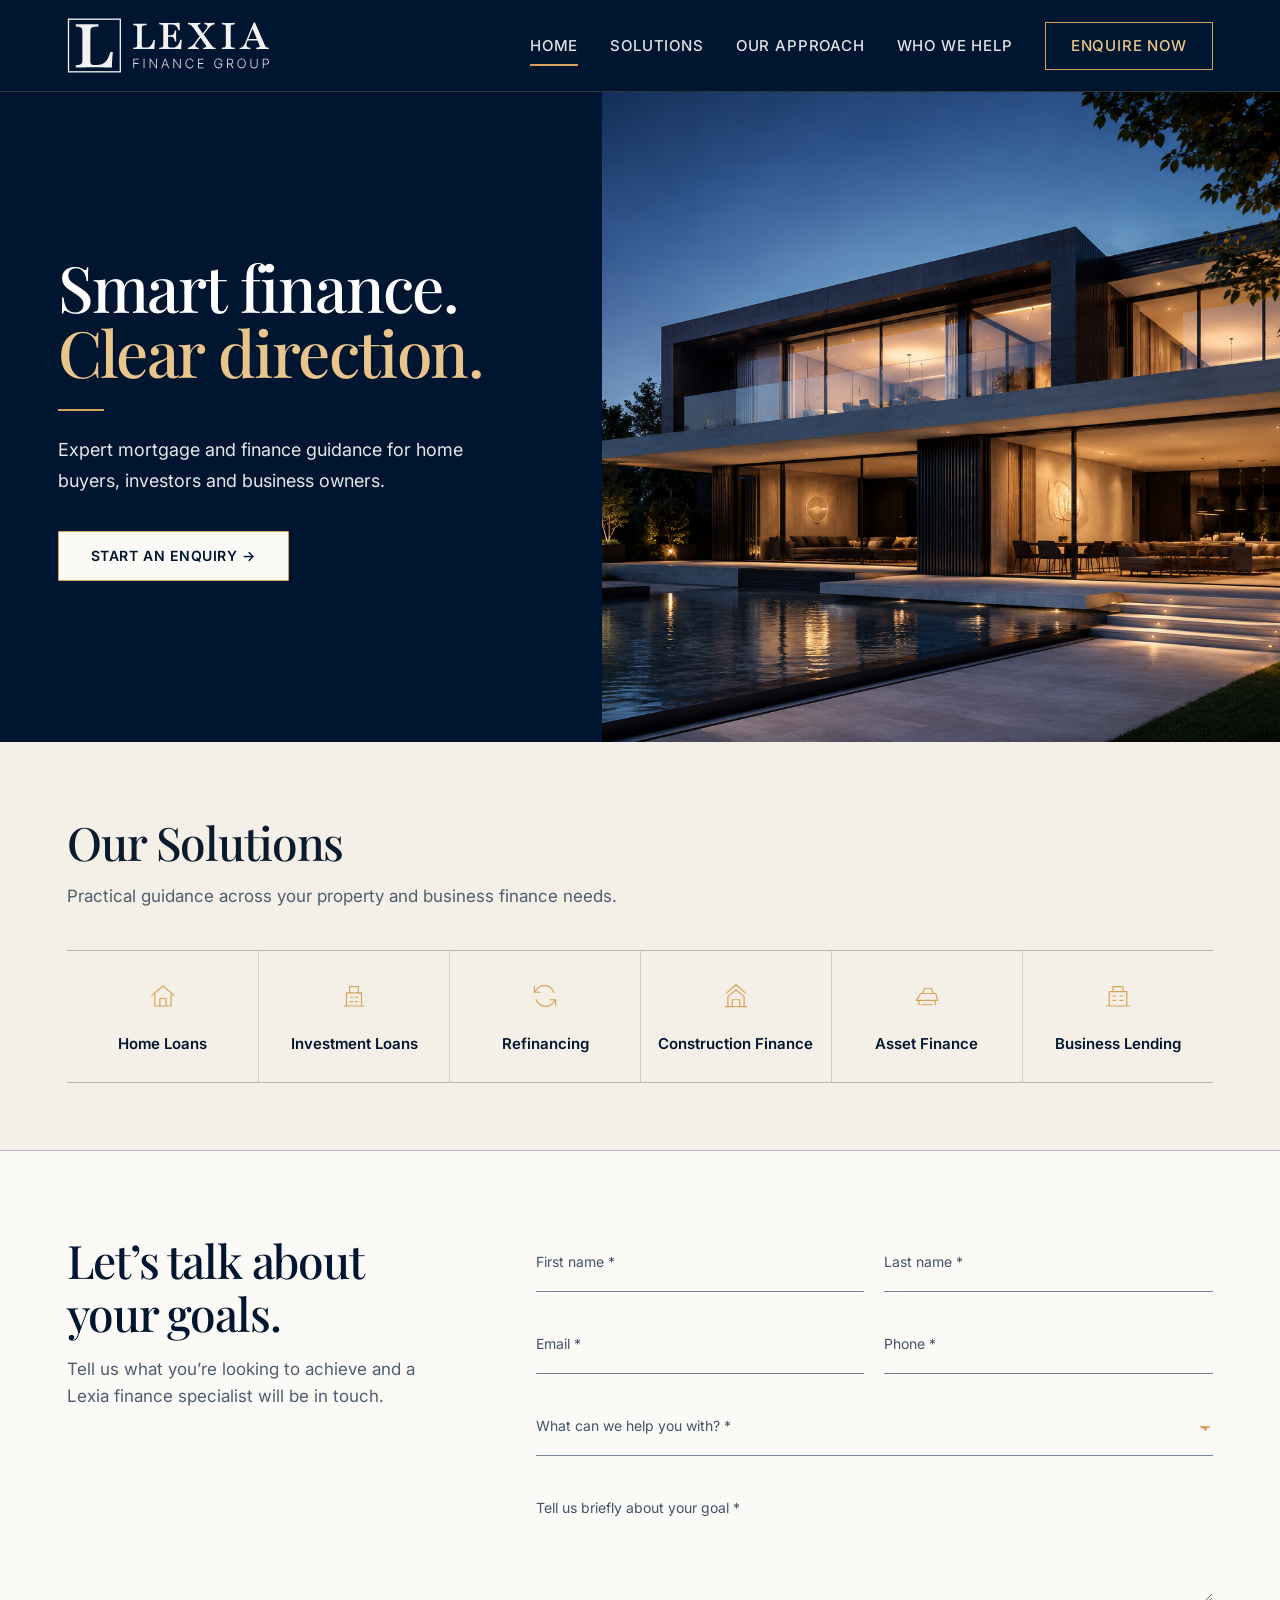
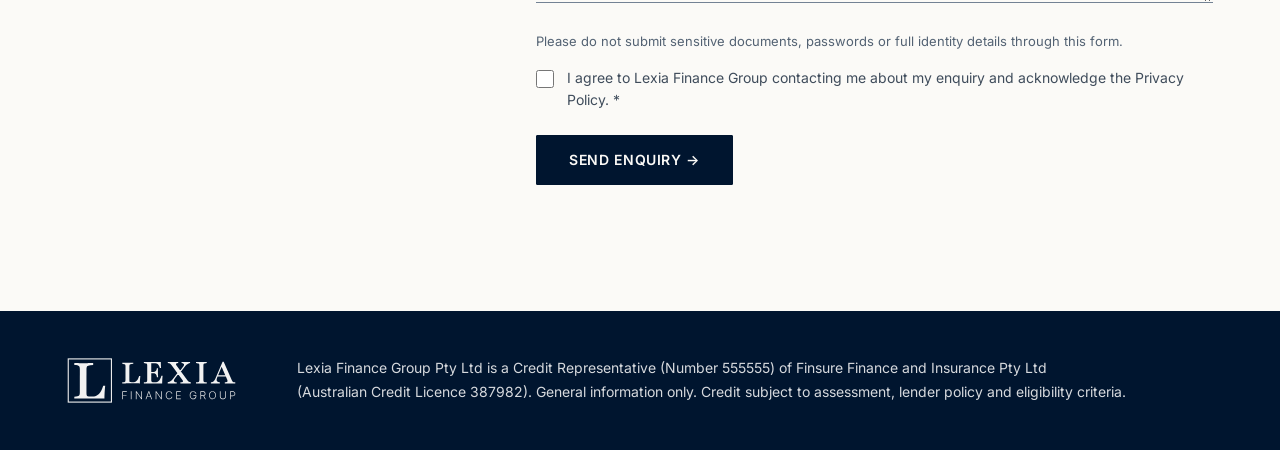
==== index.html @ 494d3aec "Convert landing page to multi-page site" ====
<!doctype html>
<html lang="en-AU">
  <head>
    <meta charset="utf-8">
    <meta name="viewport" content="width=device-width, initial-scale=1">
    <meta name="description" content="Mortgage and finance guidance for home buyers, investors and business owners from Lexia Finance Group.">
    <title>Home | Lexia Finance Group</title>
    <link rel="icon" type="image/svg+xml" href="assets/favicon.svg">
    <link rel="icon" type="image/png" sizes="96x96" href="assets/favicon-96x96.png">
    <link rel="shortcut icon" href="assets/favicon.ico">
    <link rel="apple-touch-icon" sizes="180x180" href="assets/apple-touch-icon.png">
    <link rel="preconnect" href="https://fonts.googleapis.com">
    <link rel="preconnect" href="https://fonts.gstatic.com" crossorigin>
    <link href="https://fonts.googleapis.com/css2?family=Inter:wght@400;500;600&amp;family=Playfair+Display:wght@500&amp;display=swap" rel="stylesheet">
    <link rel="stylesheet" href="styles.css">
    <script src="script.js" defer></script>
  </head>
  <body>
    <a class="skip-link" href="#main-content">Skip to main content</a>
    <header class="site-header">
      <div class="header-inner page-width">
        <a class="brand" href="index.html" aria-label="Lexia Finance Group home">
          <img src="assets/lexia-logo.svg" alt="Lexia Finance Group" width="214" height="60">
        </a>
        <nav class="desktop-nav" aria-label="Primary navigation">
          <a href="index.html" aria-current="page">HOME</a><a href="solutions.html">SOLUTIONS</a><a href="our-approach.html">OUR APPROACH</a><a href="who-we-help.html">WHO WE HELP</a>
          <a class="nav-cta" href="#enquire">ENQUIRE NOW</a>
        </nav>
        <a class="mobile-cta" href="#enquire">ENQUIRE NOW</a>
        <button class="menu-toggle" type="button" aria-expanded="false" aria-controls="mobile-menu" aria-label="Open navigation menu">
          <span></span><span></span><span></span>
        </button>
      </div>
      <nav class="mobile-nav" id="mobile-menu" aria-label="Mobile navigation" hidden>
        <a href="index.html" aria-current="page">HOME</a><a href="solutions.html">SOLUTIONS</a><a href="our-approach.html">OUR APPROACH</a><a href="who-we-help.html">WHO WE HELP</a><a class="mobile-nav-cta" href="#enquire">ENQUIRE NOW</a>
      </nav>
    </header>

    <main id="main-content">
      <section class="hero" aria-labelledby="hero-title">
        <div class="hero-copy">
          <div class="hero-copy-inner">
            <h1 id="hero-title">Smart finance.<br><span>Clear direction.</span></h1>
            <span class="gold-rule" aria-hidden="true"></span>
            <p class="hero-intro">Expert mortgage and finance guidance for home buyers, investors and business owners.</p>
            <a class="button button-on-navy" href="#enquire">START AN ENQUIRY →</a>
          </div>
        </div>
        <div class="hero-image">
          <img src="assets/lexia-house.png" alt="Contemporary Australian home" width="1600" height="1067" fetchpriority="high">
        </div>
      </section>

      <section class="solutions section page-width" aria-labelledby="solutions-title">
        <div class="section-heading">
          <h2 id="solutions-title">Our Solutions</h2>
          <p>Practical guidance across your property and business finance needs.</p>
        </div>
        <ul class="solution-grid">
          <li class="solution-item"><svg aria-hidden="true" viewBox="0 0 48 48"><path d="M6 23 24 8l18 15M11 21v19h26V21M19 40V28h10v12"/></svg><h3>Home Loans</h3></li>
          <li class="solution-item"><svg aria-hidden="true" viewBox="0 0 48 48"><path d="M8 40h32M12 40V19h24v21M17 19V9h14v10M18 26h4m4 0h4m-12 7h4m4 0h4"/></svg><h3>Investment Loans</h3></li>
          <li class="solution-item"><svg aria-hidden="true" viewBox="0 0 48 48"><path d="M38 18a16 16 0 0 0-27-5l-4 5m0 0h9m-9 0V9M10 30a16 16 0 0 0 27 5l4-5m0 0h-9m9 0v9"/></svg><h3>Refinancing</h3></li>
          <li class="solution-item"><svg aria-hidden="true" viewBox="0 0 48 48"><path d="M7 41h34M11 41V25l13-11 13 11v16M18 41V30h12v11M9 19 24 6l15 13"/></svg><h3>Construction Finance</h3></li>
          <li class="solution-item"><svg aria-hidden="true" viewBox="0 0 48 48"><path d="M7 31h34l-3-11H14L7 31Zm4 0v7m26-7v7M15 38h18M17 20l3-8h11l3 8"/></svg><h3>Asset Finance</h3></li>
          <li class="solution-item"><svg aria-hidden="true" viewBox="0 0 48 48"><path d="M6 40h36M10 40V17h28v23M16 17V9h16v8M16 24h5m6 0h5m-16 7h5m6 0h5"/></svg><h3>Business Lending</h3></li>
        </ul>
      </section>

      <section class="enquiry section" id="enquire" aria-labelledby="form-title">
        <div class="enquiry-layout page-width">
          <div class="enquiry-intro">
            <h2 id="form-title">Let’s talk about your goals.</h2>
            <p>Tell us what you’re looking to achieve and a Lexia finance specialist will be in touch.</p>
          </div>
          <div id="form-content">
            <form id="enquiry-form" novalidate>
              <div class="form-grid">
                <div class="field floating-field"><input id="first-name" name="firstName" type="text" autocomplete="given-name" placeholder=" " required><label for="first-name">First name <span aria-hidden="true">*</span></label><span class="error" id="first-name-error"></span></div>
                <div class="field floating-field"><input id="last-name" name="lastName" type="text" autocomplete="family-name" placeholder=" " required><label for="last-name">Last name <span aria-hidden="true">*</span></label><span class="error" id="last-name-error"></span></div>
                <div class="field floating-field"><input id="email" name="email" type="email" autocomplete="email" inputmode="email" placeholder=" " required><label for="email">Email <span aria-hidden="true">*</span></label><span class="error" id="email-error"></span></div>
                <div class="field floating-field"><input id="phone" name="phone" type="tel" autocomplete="tel" inputmode="tel" pattern="[0-9+() .-]{8,20}" placeholder=" " required><label for="phone">Phone <span aria-hidden="true">*</span></label><span class="error" id="phone-error"></span></div>
                <div class="field field-wide select-field"><select id="service" name="service" required><option value="" selected disabled></option><option>Home loan</option><option>Refinancing</option><option>Investment loan</option><option>Construction finance</option><option>Asset finance</option><option>Business lending</option><option>Something else</option></select><label for="service">What can we help you with? <span aria-hidden="true">*</span></label><span class="error" id="service-error"></span></div>
                <div class="field field-wide floating-field"><textarea id="goal" name="goal" rows="4" minlength="10" placeholder=" " required aria-describedby="goal-note goal-error"></textarea><label for="goal">Tell us briefly about your goal <span aria-hidden="true">*</span></label><span class="error" id="goal-error"></span></div>
              </div>
              <p class="form-note" id="goal-note">Please do not submit sensitive documents, passwords or full identity details through this form.</p>
              <div class="consent field">
                <input id="privacy" name="privacy" type="checkbox" required>
                <label for="privacy">I agree to Lexia Finance Group contacting me about my enquiry and acknowledge the Privacy Policy. <span aria-hidden="true">*</span></label>
                <span class="error" id="privacy-error"></span>
                <!-- TODO: Link “Privacy Policy” when the stakeholder supplies the approved privacy page URL. -->
              </div>
              <button class="button button-on-light submit-button" type="submit">SEND ENQUIRY →</button>
              <div class="form-status" id="form-status" role="status" aria-live="polite" tabindex="-1"></div>
              <!-- TODO: Configure the approved CRM or secure form endpoint before launch. No submission endpoint or recipient is embedded in this public preview. -->
            </form>
          </div>
        </div>
      </section>


    </main>

    <footer class="compliance-footer">
      <div class="footer-inner page-width"><img src="assets/lexia-logo.svg" alt="Lexia Finance Group" width="180" height="51"><p>Lexia Finance Group Pty Ltd is a Credit Representative (Number 555555) of Finsure Finance and Insurance Pty Ltd<br>(Australian Credit Licence 387982). General information only. Credit subject to assessment, lender policy and eligibility criteria.</p></div>
      <!-- TODO: Replace the representative number and legal copy with final stakeholder-approved compliance wording before launch. -->
    </footer>
  </body>
</html>
---- styles.css ----
:root{--navy-950:#00152f;--navy-900:#061d37;--navy-700:#173551;--gold-500:#d7a35a;--gold-300:#e9c58c;--white:#fff;--warm-white:#f7f5f1;--ink:#0b1b2e;--muted:#5c6673;--border:#ccd4dd;--error:#efb6b6;--display:"Playfair Display",Georgia,serif;--sans:"Inter",Arial,sans-serif;--page-width:1440px;--page-gutter:clamp(24px,5.25vw,76px);--header-height:92px}
*,*::before,*::after{box-sizing:border-box}html{scroll-behavior:smooth;scroll-padding-top:var(--header-height);overflow-x:hidden}body{min-width:0;margin:0;overflow-x:hidden;color:var(--ink);background:var(--warm-white);font:400 16px/1.6 var(--sans)}body.menu-open{overflow:hidden}img{display:block;max-width:100%}a{color:inherit}.page-width{width:min(100%,var(--page-width));margin-inline:auto;padding-inline:var(--page-gutter)}.skip-link{position:fixed;z-index:100;top:8px;left:8px;transform:translateY(-150%);padding:10px 16px;color:var(--navy-950);background:var(--gold-300)}.skip-link:focus{transform:none}.site-header{position:sticky;z-index:20;top:0;height:var(--header-height);color:var(--white);background:var(--navy-950);border-bottom:1px solid rgba(215,163,90,.22)}.header-inner{height:100%;display:flex;align-items:center}.brand{flex:0 0 auto}.brand img{width:204px;height:auto}.desktop-nav{margin-left:auto;display:flex;align-items:center;gap:clamp(22px,2.5vw,40px)}.desktop-nav a{position:relative;padding-block:12px;color:rgba(255,255,255,.88);font-size:15px;font-weight:500;letter-spacing:.055em;text-decoration:none}.desktop-nav a:not(.nav-cta)::after{content:"";position:absolute;right:0;bottom:4px;left:0;height:2px;transform:scaleX(0);background:var(--gold-500);transition:transform .2s}.desktop-nav a:not(.nav-cta):hover::after,.desktop-nav a:not(.nav-cta):focus-visible::after,.desktop-nav a[aria-current="page"]::after{transform:scaleX(1)}.nav-cta,.mobile-cta{min-height:44px;display:inline-flex;align-items:center;justify-content:center;border:1px solid var(--gold-500);color:var(--gold-300)!important;background:transparent;transition:color .2s,background-color .2s}.nav-cta{padding:11px 25px!important}.nav-cta:hover,.nav-cta:focus-visible,.mobile-cta:hover,.mobile-cta:focus-visible{color:var(--navy-950)!important;background:var(--gold-300)}.mobile-cta,.menu-toggle,.mobile-nav{display:none}.site-header a:focus-visible,.menu-toggle:focus-visible,.button:focus-visible{outline:3px solid var(--gold-500);outline-offset:4px}.hero{display:grid;grid-template-columns:47% 53%;min-height:650px;color:var(--white);background:var(--navy-950)}.hero-copy{display:grid;align-items:center}.hero-copy-inner{width:min(100%,680px);margin-left:auto;padding:68px clamp(32px,4.5vw,65px)}.hero h1,.section h2{font-family:var(--display);font-weight:500;letter-spacing:-.025em}.hero h1{margin:0;font-size:clamp(52px,5vw,72px);line-height:1.03}.hero h1 span{color:var(--gold-300)}.gold-rule{display:block;width:46px;height:2px;margin:24px 0;background:var(--gold-500)}.hero-intro{max-width:470px;margin:0;color:rgba(255,255,255,.88);font-size:18px;line-height:1.7}.button{display:inline-flex;min-height:50px;align-items:center;justify-content:center;gap:13px;border:1px solid var(--gold-500);border-radius:1px;padding:14px 28px;font:600 14px/1 var(--sans);letter-spacing:.045em;text-decoration:none;cursor:pointer;transition:color .2s,background-color .2s,border-color .2s,transform .12s}.button::after{content:"→";color:var(--gold-500);font-size:17px;font-weight:400;line-height:0;transition:transform .2s}.button:hover::after,.button:focus-visible::after{transform:translateX(3px)}.button:active{transform:translateY(1px)}.button-on-navy{margin-top:34px;color:var(--navy-950);background:var(--warm-white)}.button-on-navy:hover,.button-on-navy:focus-visible{background:var(--white);border-color:var(--gold-300)}.button-on-light{color:var(--warm-white);background:var(--navy-950)}.button-on-light:hover,.button-on-light:focus-visible{border-color:var(--gold-300);background:var(--navy-700)}.hero-image{min-width:0;overflow:hidden}.hero-image img{width:100%;height:100%;object-fit:cover;object-position:55% center}.section{padding-block:clamp(66px,6.6vw,96px)}.section-heading{max-width:660px;margin-bottom:44px}.section-heading h2,.approach h2,.enquiry h2{margin:0;font-size:clamp(38px,4vw,54px);line-height:1.15}.section-heading>p:last-child{margin:18px 0 0;color:var(--muted)}.solutions{background:var(--warm-white)}.solution-grid{display:grid;grid-template-columns:repeat(6,1fr);margin:0;padding:0;border-top:1px solid rgba(0,21,47,.18);border-bottom:1px solid rgba(0,21,47,.18);list-style:none}.solution-item{min-width:0;padding:31px 20px 28px;text-align:center}.solution-item+.solution-item{border-left:1px solid rgba(0,21,47,.13)}.solution-item svg{width:54px;height:54px;margin:0 auto 20px;fill:none;stroke:#bd7f30;stroke-linecap:round;stroke-linejoin:round;stroke-width:1.65}.solution-item h3{margin:0;color:var(--navy-950);font-size:14px;font-weight:600;line-height:1.4}.approach{color:var(--navy-950);background:var(--white)}.approach-inner{display:grid;grid-template-columns:minmax(0,.85fr) minmax(480px,1.15fr);gap:clamp(64px,9vw,140px)}.approach-lead h2{max-width:520px}.principles{margin:0;padding:0;list-style:none}.principles li{display:grid;grid-template-columns:52px 1fr;gap:20px;padding:0 0 28px}.principles li+li{padding-top:28px;border-top:1px solid var(--border)}.principles span{color:#8a5d21;font-size:12px;font-weight:600;letter-spacing:.12em}.principles h3{margin:0 0 7px;font-size:18px}.principles p{margin:0;color:var(--muted)}.section-heading-row{max-width:none;display:grid;grid-template-columns:1fr 1fr;align-items:end;gap:80px}.section-heading-row>p:last-child{margin:0}.audience-list{display:grid;grid-template-columns:repeat(4,1fr);margin:0;padding:0;border-top:1px solid var(--navy-950);list-style:none}.audience-list li{padding:25px 16px 0 0;font:500 17px/1.4 var(--sans)}.audience-list li::before{content:"";display:block;width:24px;height:2px;margin-bottom:17px;background:var(--gold-500)}.enquiry{color:var(--white);background:var(--navy-900)}.enquiry-layout{display:grid;grid-template-columns:minmax(260px,32%) minmax(0,68%);gap:clamp(60px,8vw,120px)}.enquiry-intro>p:last-child{max-width:350px;margin-top:20px;color:rgba(255,255,255,.78)}.form-grid{display:grid;grid-template-columns:1fr 1fr;gap:22px 20px}.field{position:relative;min-width:0}.field-wide{grid-column:1/-1}.floating-field input,.floating-field textarea,.select-field select{width:100%;border:0;border-bottom:1px solid rgba(255,255,255,.45);border-radius:0;color:var(--white);background:transparent;font:400 16px/1.4 var(--sans);transition:border-color .2s}.floating-field input,.select-field select{height:58px;padding:21px 0 4px}.floating-field textarea{min-height:112px;padding:25px 0 8px;resize:vertical}.floating-field label,.select-field label{position:absolute;top:17px;left:0;color:rgba(255,255,255,.76);font-size:15px;pointer-events:none;transform-origin:left top;transition:transform .16s,color .16s}.floating-field input:focus,.floating-field textarea:focus,.select-field select:focus{outline:none;border-color:var(--gold-300)}.floating-field input:focus+label,.floating-field input:not(:placeholder-shown)+label,.floating-field input:-webkit-autofill+label,.floating-field textarea:focus+label,.floating-field textarea:not(:placeholder-shown)+label,.select-field select:focus+label,.select-field select:valid+label{color:var(--gold-300);transform:translateY(-10px) scale(.78)}.select-field select{appearance:none;padding-right:30px;background-image:linear-gradient(45deg,transparent 50%,var(--gold-300) 50%),linear-gradient(135deg,var(--gold-300) 50%,transparent 50%);background-position:calc(100% - 8px) 28px,calc(100% - 3px) 28px;background-size:5px 5px;background-repeat:no-repeat}.select-field option{color:var(--ink);background:var(--white)}.error{display:none;margin-top:6px;color:var(--error);font-size:12px}.field.has-error .error{display:block}.field.has-error input,.field.has-error select,.field.has-error textarea{border-color:var(--error)}.form-note{margin:18px 0;color:rgba(255,255,255,.72);font-size:13px}.consent{display:grid;grid-template-columns:20px 1fr;gap:0 11px}.consent input{width:18px;height:18px;margin:3px 0 0;accent-color:var(--gold-500)}.consent label{color:rgba(255,255,255,.82);font-size:14px;line-height:1.6}.consent .error{grid-column:2}.submit-button{width:auto;margin-top:28px}.submit-button:disabled{opacity:.6;cursor:wait}.form-status{min-height:24px;margin-top:18px;color:var(--gold-300);font-size:14px}.form-status:focus{outline:2px solid var(--gold-500);outline-offset:4px}.compliance-footer{padding-block:44px;color:rgba(255,255,255,.72);background:var(--navy-950)}.footer-inner{display:flex;align-items:center;gap:60px}.footer-inner img{width:170px}.footer-inner p{margin:0;color:rgba(255,255,255,.8);font-size:13px;line-height:1.7}.menu-toggle{width:46px;height:46px;margin-left:8px;padding:11px;border:0;color:var(--white);background:transparent}.menu-toggle span{display:block;width:24px;height:1px;margin:5px 0;background:currentColor}.mobile-cta{margin-left:auto;padding:8px 12px;font-size:12px;text-decoration:none}
@media(max-width:1080px){.desktop-nav{display:none}.mobile-cta,.menu-toggle{display:block}.mobile-nav{position:absolute;top:100%;right:0;left:0;padding:18px var(--page-gutter) 28px;background:var(--navy-950);border-top:1px solid rgba(255,255,255,.1)}.mobile-nav:not([hidden]){display:grid}.mobile-nav a{min-height:50px;display:flex;align-items:center;border-bottom:1px solid rgba(255,255,255,.1);color:var(--white);text-decoration:none}.hero{grid-template-columns:50% 50%;min-height:590px}.solution-grid{grid-template-columns:repeat(3,1fr)}.solution-item:nth-child(4){border-left:0}.solution-item:nth-child(n+4){border-top:1px solid rgba(0,21,47,.13)}}
@media(max-width:800px){:root{--header-height:80px;--page-gutter:28px}.brand img{width:174px}.hero{grid-template-columns:1fr;min-height:0}.hero-copy-inner{width:100%;padding:58px var(--page-gutter) 62px}.hero h1{font-size:clamp(45px,9vw,62px)}.hero-image{height:360px}.approach-inner,.enquiry-layout{grid-template-columns:1fr;gap:52px}.section-heading-row{grid-template-columns:1fr;gap:20px}.audience-list{grid-template-columns:1fr 1fr;gap:28px 0}.footer-inner{align-items:flex-start;flex-direction:column;gap:24px}}
@media(max-width:520px){:root{--page-gutter:20px}.site-header{height:76px}.brand img{width:142px}.mobile-cta{padding:7px 9px}.hero-copy-inner{padding-top:44px;padding-bottom:48px}.hero h1{font-size:44px}.hero-intro{font-size:16px}.button-on-navy{margin-top:27px}.hero-image{height:250px}.section{padding-block:70px}.section-heading{margin-bottom:38px}.section-heading h2,.approach h2,.enquiry h2{font-size:38px}.solution-grid{grid-template-columns:1fr 1fr}.solution-item{padding:28px 10px 25px}.solution-item:nth-child(4){border-left:1px solid rgba(0,21,47,.13)}.solution-item:nth-child(odd){border-left:0}.solution-item:nth-child(n+3){border-top:1px solid rgba(0,21,47,.13)}.solution-item svg{width:48px;height:48px}.audience-list{grid-template-columns:1fr}.form-grid{grid-template-columns:1fr}.field-wide{grid-column:auto}.footer-inner img{width:150px}}
@media(prefers-reduced-motion:reduce){html{scroll-behavior:auto}*,*::before,*::after{animation-duration:.01ms!important;animation-iteration-count:1!important;transition-duration:.01ms!important}}

/* Page states and the homepage enquiry anchor */
#enquire{scroll-margin-top:var(--header-height)}
.mobile-nav a[aria-current="page"]{color:var(--gold-300)}
.mobile-nav a[aria-current="page"]::before{content:"";width:18px;height:2px;margin-right:10px;background:var(--gold-500)}
.mobile-nav-cta{margin-top:12px;justify-content:center;border:1px solid var(--gold-500)!important;color:var(--gold-300)!important}
@media(prefers-reduced-motion:reduce){.button::after{transition:none}}

/* UX refinement: calm content surfaces, compact proofpoints and an embedded light form */
:root{--warm-white:#fbfaf7;--ivory:#f4f0e7;--muted:#4e5d6d;--border:#b8c2cc;--error:#a12525}
.hero-intro{font-size:18px;color:rgba(255,255,255,.9)}
.button{padding-inline:32px}
.button::after{content:none}
.button-on-light{color:var(--warm-white);background:var(--navy-950);border-color:var(--navy-950)}
.button-on-light:hover,.button-on-light:focus-visible{color:var(--warm-white);background:var(--navy-700);border-color:var(--gold-500)}
.section-heading h2,.approach h2,.enquiry h2{font-size:clamp(38px,3.6vw,50px)}
.section-heading>p:last-child{margin-top:14px;color:var(--muted);font-size:17px}
.solutions{padding-block:clamp(72px,5.8vw,84px) clamp(64px,5.2vw,76px);background:var(--ivory);box-shadow:0 0 0 100vmax var(--ivory);clip-path:inset(0 -100vmax)}
.solutions .section-heading{margin-bottom:40px}
.solution-grid{border-color:rgba(0,21,47,.25);list-style:none}
.solution-item{padding:30px 16px 28px}
.solution-item+.solution-item{border-color:rgba(0,21,47,.15)}
.solution-item svg{width:30px;height:30px;margin-bottom:14px;stroke:var(--gold-500);stroke-width:1.9}
.solution-item h3{font-size:15px;line-height:1.4}
.enquiry{padding-block:clamp(80px,6.5vw,94px);color:var(--navy-950);background:var(--warm-white);border-top:1px solid rgba(0,21,47,.3)}
.enquiry-intro>p:last-child{max-width:360px;margin-top:16px;color:var(--muted);font-size:17px}
.form-grid{gap:24px 20px}
.floating-field input,.floating-field textarea,.select-field select{border-bottom-color:#738294;color:var(--navy-950);font-size:16px}
.floating-field textarea{min-height:108px}
.floating-field label,.select-field label{color:#435366;font-size:14px}
.floating-field input:focus,.floating-field textarea:focus,.select-field select:focus{border-color:var(--gold-500);box-shadow:0 1px 0 var(--gold-500)}
.floating-field input:focus+label,.floating-field input:not(:placeholder-shown)+label,.floating-field input:-webkit-autofill+label,.floating-field textarea:focus+label,.floating-field textarea:not(:placeholder-shown)+label,.select-field select:focus+label,.select-field select:valid+label{color:#76501c;transform:translateY(-10px) scale(.88)}
.select-field select{background-image:linear-gradient(45deg,transparent 50%,var(--gold-500) 50%),linear-gradient(135deg,var(--gold-500) 50%,transparent 50%)}
.error{color:var(--error);font-size:13px}
.form-note{margin:20px 0 15px;color:#536273;font-size:13px}
.consent input{accent-color:var(--navy-950)}
.consent input:focus-visible{outline:3px solid var(--gold-500);outline-offset:3px}
.consent label{color:#3f4c5b;font-size:14px}
.submit-button{margin-top:24px}
.form-status{color:var(--navy-700);font-size:14px}
.approach{padding-block:clamp(68px,5.8vw,84px);background:var(--warm-white)}
.approach-inner{gap:clamp(54px,7vw,110px)}
.principles li{gap:18px;padding-bottom:22px}
.principles li+li{padding-top:22px}
.principles span{font-size:13px}
.principles p{font-size:16px}
.audiences{padding-block:clamp(64px,5.4vw,78px);background:var(--ivory);box-shadow:0 0 0 100vmax var(--ivory);clip-path:inset(0 -100vmax)}
.audiences .section-heading{margin-bottom:30px}
.audience-list li{padding-top:19px}
.audience-list li::before{margin-bottom:12px}
.footer-inner p{color:rgba(255,255,255,.84);font-size:14px}

@media(max-width:800px){
  .solution-grid{grid-template-columns:1fr 1fr}
  .solution-item:nth-child(4){border-left:1px solid rgba(0,21,47,.15)}
  .solution-item:nth-child(odd){border-left:0}
  .solution-item:nth-child(n+3){border-top:1px solid rgba(0,21,47,.15)}
}
@media(max-width:520px){
  .hero-intro{font-size:17px}
  .section{padding-block:58px}
  .solutions{padding-block:54px 50px}
  .solutions .section-heading{margin-bottom:30px}
  .section-heading>p:last-child{font-size:16px}
  .solution-item{padding:22px 8px 20px}
  .solution-item svg{width:30px;height:30px;margin-bottom:11px}
  .solution-item h3{font-size:14px}
  .enquiry{padding-block:60px}
  .enquiry-layout{gap:34px}
  .form-grid{gap:20px}
  .submit-button{width:100%;min-height:52px}
  .approach{padding-block:56px}
  .audiences{padding-block:52px}
  .audiences .section-heading{margin-bottom:24px}
  .footer-inner p{font-size:13px}
}
@media(max-width:339px){
  .solution-grid{grid-template-columns:1fr}
  .solution-item+.solution-item{border-left:0}
  .solution-item:nth-child(n+2){border-top:1px solid rgba(0,21,47,.15)}
}

/* Restrained editorial layouts for internal pages */
.interior-main{min-height:calc(100vh - var(--header-height))}
.page-intro{padding-top:clamp(72px,7vw,104px);padding-bottom:40px}
.page-intro h1,.interior-section h1{margin:0;color:var(--navy-950);font:500 clamp(42px,4.5vw,60px)/1.12 var(--display);letter-spacing:-.025em}
.page-intro p{max-width:660px;margin:18px 0 0;color:var(--muted);font-size:17px}
.solutions-detail{padding-bottom:clamp(80px,8vw,120px)}
.solutions-detail .solution-item h2{margin:0;color:var(--navy-950);font-size:15px;font-weight:600;line-height:1.4}
.interior-section{padding-block:clamp(80px,8vw,120px)}
.interior-section.approach{background:var(--warm-white)}
.interior-section .approach-lead h1{max-width:560px}
.interior-section .principles h2{margin:0 0 7px;font-size:18px;font-family:var(--sans);font-weight:600;letter-spacing:0}
.closing-link{margin-top:clamp(48px,6vw,80px)}
.closing-link a{color:var(--navy-950);font-weight:600;text-underline-offset:5px;text-decoration-color:var(--gold-500)}
.closing-link a:hover,.closing-link a:focus-visible{color:#76501c;text-decoration-thickness:2px}
.interior-section.audiences{box-shadow:none;clip-path:none}
.interior-section.audiences .section-heading{margin-bottom:42px}
@media(max-width:800px){.page-intro{padding-top:64px}.interior-section{padding-block:64px}}
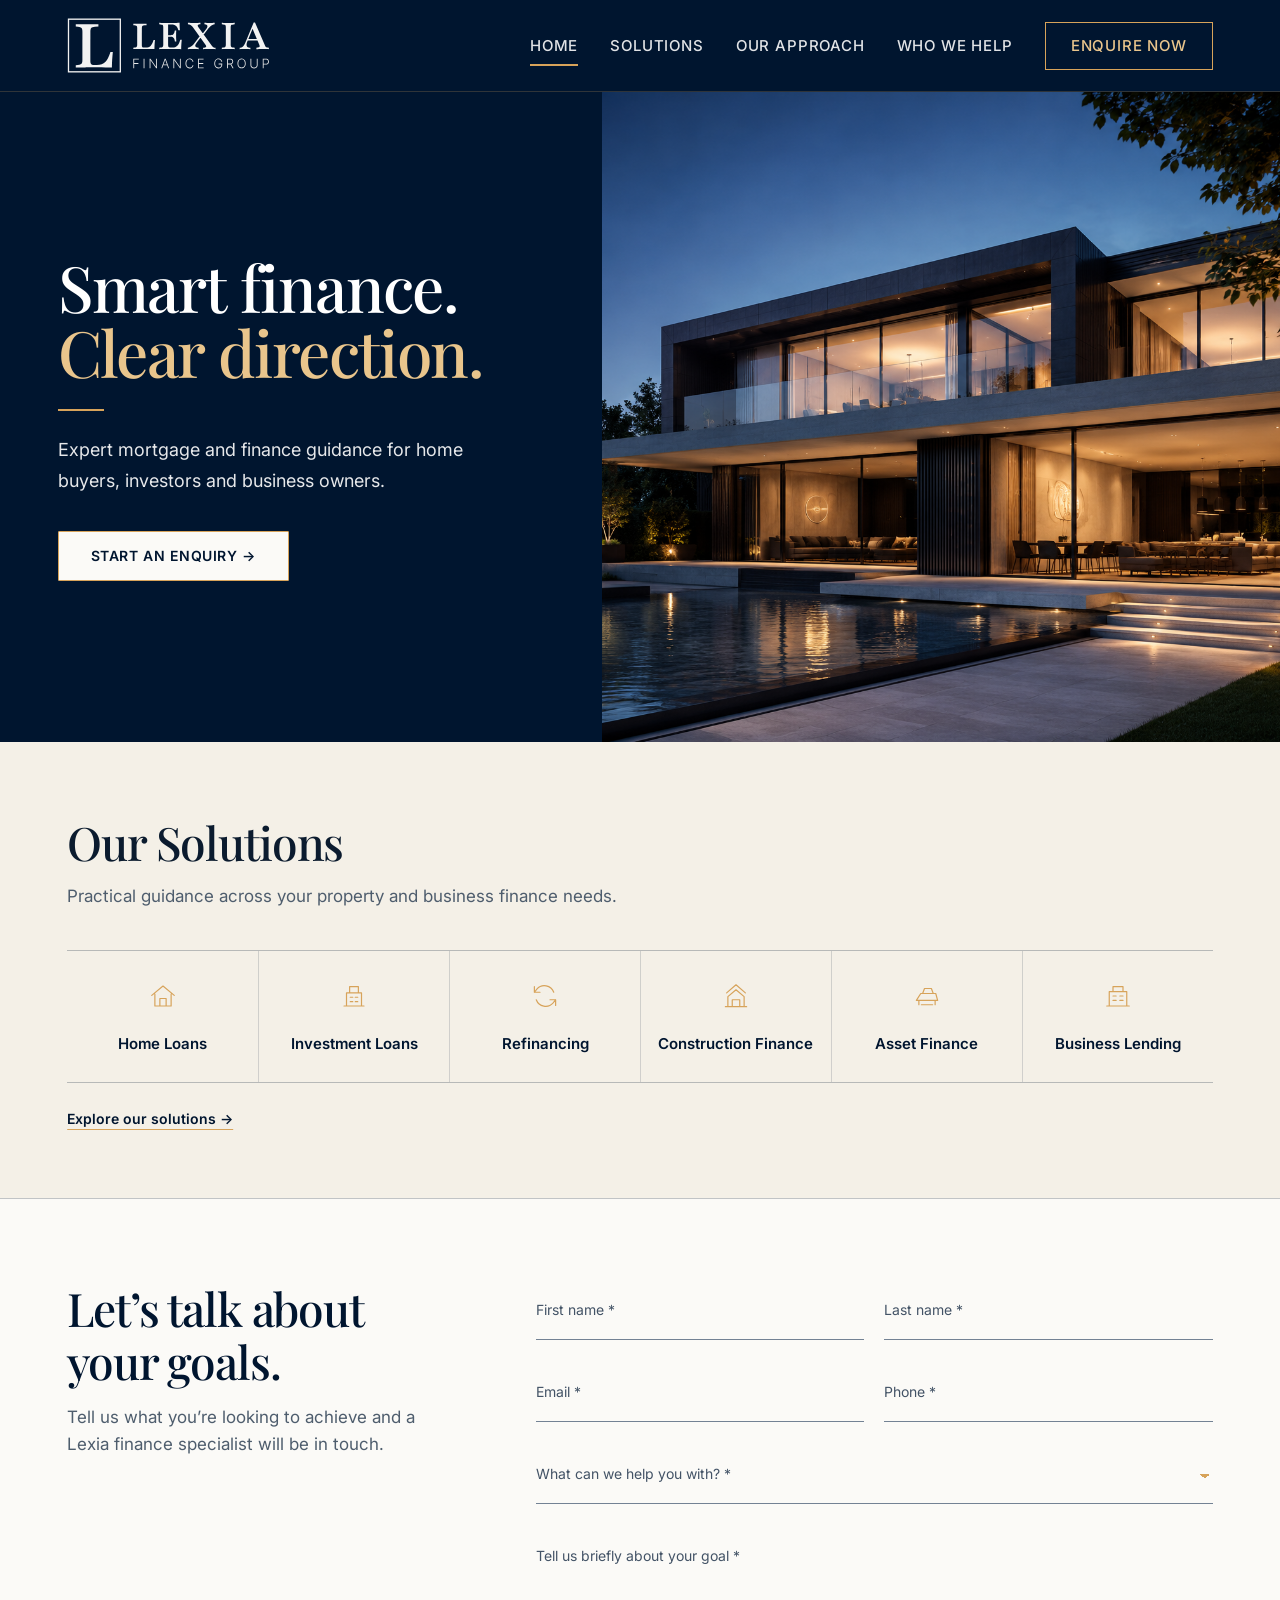
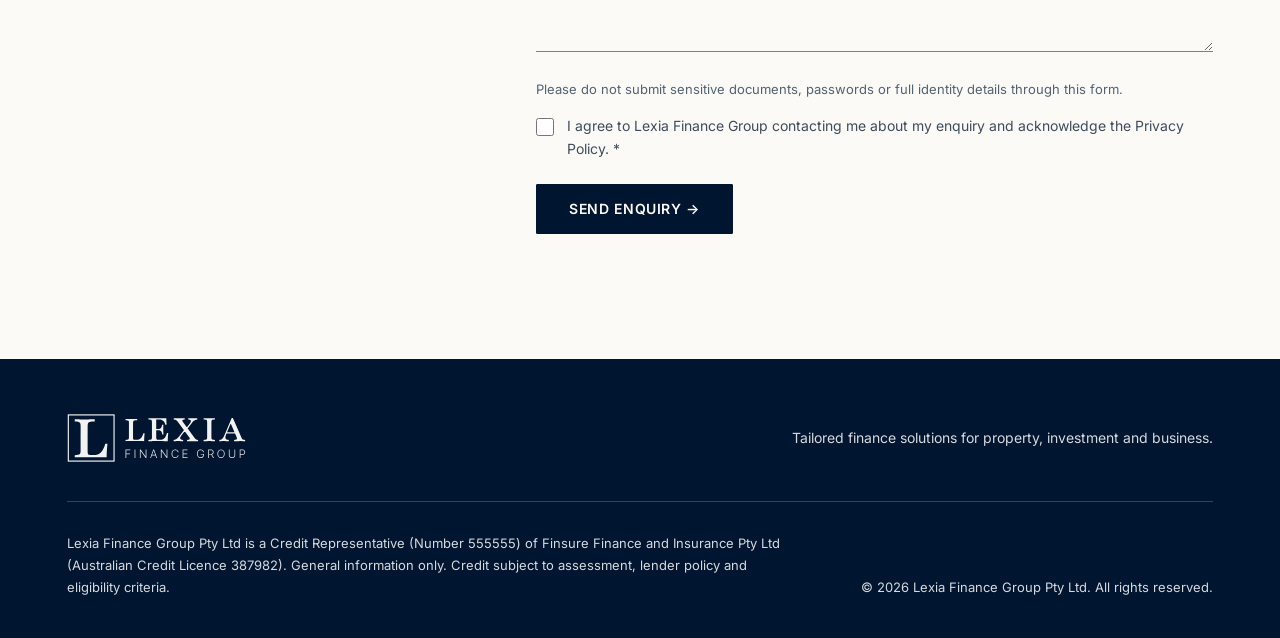
==== commit 1d1101e0: "Refine Lexia homepage and shared footer" ====
--- a/index.html
+++ b/index.html
@@ -64,12 +64,13 @@
           <li class="solution-item"><svg aria-hidden="true" viewBox="0 0 48 48"><path d="M7 31h34l-3-11H14L7 31Zm4 0v7m26-7v7M15 38h18M17 20l3-8h11l3 8"/></svg><h3>Asset Finance</h3></li>
           <li class="solution-item"><svg aria-hidden="true" viewBox="0 0 48 48"><path d="M6 40h36M10 40V17h28v23M16 17V9h16v8M16 24h5m6 0h5m-16 7h5m6 0h5"/></svg><h3>Business Lending</h3></li>
         </ul>
+        <a class="solutions-link" href="solutions.html">Explore our solutions →</a>
       </section>
 
       <section class="enquiry section" id="enquire" aria-labelledby="form-title">
         <div class="enquiry-layout page-width">
           <div class="enquiry-intro">
-            <h2 id="form-title">Let’s talk about your goals.</h2>
+            <h2 id="form-title">Let’s talk about<br>your goals.</h2>
             <p>Tell us what you’re looking to achieve and a Lexia finance specialist will be in touch.</p>
           </div>
           <div id="form-content">
@@ -100,8 +101,12 @@
 
     </main>
 
-    <footer class="compliance-footer">
-      <div class="footer-inner page-width"><img src="assets/lexia-logo.svg" alt="Lexia Finance Group" width="180" height="51"><p>Lexia Finance Group Pty Ltd is a Credit Representative (Number 555555) of Finsure Finance and Insurance Pty Ltd<br>(Australian Credit Licence 387982). General information only. Credit subject to assessment, lender policy and eligibility criteria.</p></div>
+    <footer class="site-footer">
+      <div class="footer-inner page-width">
+        <div class="footer-brand"><img src="assets/lexia-logo.svg" alt="Lexia Finance Group" width="180" height="51"><p>Tailored finance solutions for property, investment and business.</p></div>
+        <div class="footer-divider" aria-hidden="true"></div>
+        <div class="footer-lower"><p class="footer-legal">Lexia Finance Group Pty Ltd is a Credit Representative (Number 555555) of Finsure Finance and Insurance Pty Ltd<br>(Australian Credit Licence 387982). General information only. Credit subject to assessment, lender policy and eligibility criteria.</p><p class="footer-copyright">© <span data-current-year>2026</span> Lexia Finance Group Pty Ltd. All rights reserved.</p></div>
+      </div>
       <!-- TODO: Replace the representative number and legal copy with final stakeholder-approved compliance wording before launch. -->
     </footer>
   </body>
--- a/styles.css
+++ b/styles.css
@@ -28,10 +28,14 @@
 .solution-item+.solution-item{border-color:rgba(0,21,47,.15)}
 .solution-item svg{width:30px;height:30px;margin-bottom:14px;stroke:var(--gold-500);stroke-width:1.9}
 .solution-item h3{font-size:15px;line-height:1.4}
+.solutions-link{display:inline-block;margin-top:25px;color:var(--navy-950);font-size:14px;font-weight:600;text-decoration-color:var(--gold-500);text-underline-offset:5px}
+.solutions-link:hover,.solutions-link:focus-visible{color:#76501c;text-decoration-thickness:2px}.solutions-link:focus-visible{outline:3px solid var(--gold-500);outline-offset:5px}
 .enquiry{padding-block:clamp(80px,6.5vw,94px);color:var(--navy-950);background:var(--warm-white);border-top:1px solid rgba(0,21,47,.3)}
 .enquiry-intro>p:last-child{max-width:360px;margin-top:16px;color:var(--muted);font-size:17px}
 .form-grid{gap:24px 20px}
 .floating-field input,.floating-field textarea,.select-field select{border-bottom-color:#738294;color:var(--navy-950);font-size:16px}
+.floating-field input:-webkit-autofill,.floating-field input:-webkit-autofill:hover,.floating-field input:-webkit-autofill:focus{-webkit-text-fill-color:var(--navy-950);box-shadow:0 0 0 1000px var(--warm-white) inset;caret-color:var(--navy-950);transition:background-color 9999s ease-out 0s}
+.floating-field input:autofill{color:var(--navy-950);background:var(--warm-white)}
 .floating-field textarea{min-height:108px}
 .floating-field label,.select-field label{color:#435366;font-size:14px}
 .floating-field input:focus,.floating-field textarea:focus,.select-field select:focus{border-color:var(--gold-500);box-shadow:0 1px 0 var(--gold-500)}
@@ -55,12 +59,20 @@
 .audience-list li{padding-top:19px}
 .audience-list li::before{margin-bottom:12px}
 .footer-inner p{color:rgba(255,255,255,.84);font-size:14px}
+.site-footer{padding-block:54px 40px;color:rgba(255,255,255,.82);background:var(--navy-950)}
+.site-footer .footer-inner{display:block}
+.footer-brand{display:flex;align-items:center;justify-content:space-between;gap:48px}
+.footer-brand img{width:180px;height:auto}.footer-brand p{max-width:440px;margin:0;text-align:right;line-height:1.65}
+.footer-divider{height:1px;margin:38px 0 30px;background:rgba(215,163,90,.32)}
+.footer-lower{display:grid;grid-template-columns:minmax(0,1fr) auto;align-items:end;gap:64px}
+.footer-lower p{margin:0}.footer-legal{max-width:810px;font-size:13px!important;line-height:1.75}.footer-copyright{white-space:nowrap;font-size:13px!important;line-height:1.6}
 
 @media(max-width:800px){
   .solution-grid{grid-template-columns:1fr 1fr}
   .solution-item:nth-child(4){border-left:1px solid rgba(0,21,47,.15)}
   .solution-item:nth-child(odd){border-left:0}
   .solution-item:nth-child(n+3){border-top:1px solid rgba(0,21,47,.15)}
+  .footer-brand{display:block}.footer-brand p{max-width:390px;margin-top:22px;text-align:left}.footer-lower{grid-template-columns:1fr;gap:22px}.footer-copyright{white-space:normal}
 }
 @media(max-width:520px){
   .hero-intro{font-size:17px}
@@ -79,6 +91,7 @@
   .audiences{padding-block:52px}
   .audiences .section-heading{margin-bottom:24px}
   .footer-inner p{font-size:13px}
+  .site-footer{padding-block:46px 36px}.footer-divider{margin:30px 0 26px}
 }
 @media(max-width:339px){
   .solution-grid{grid-template-columns:1fr}
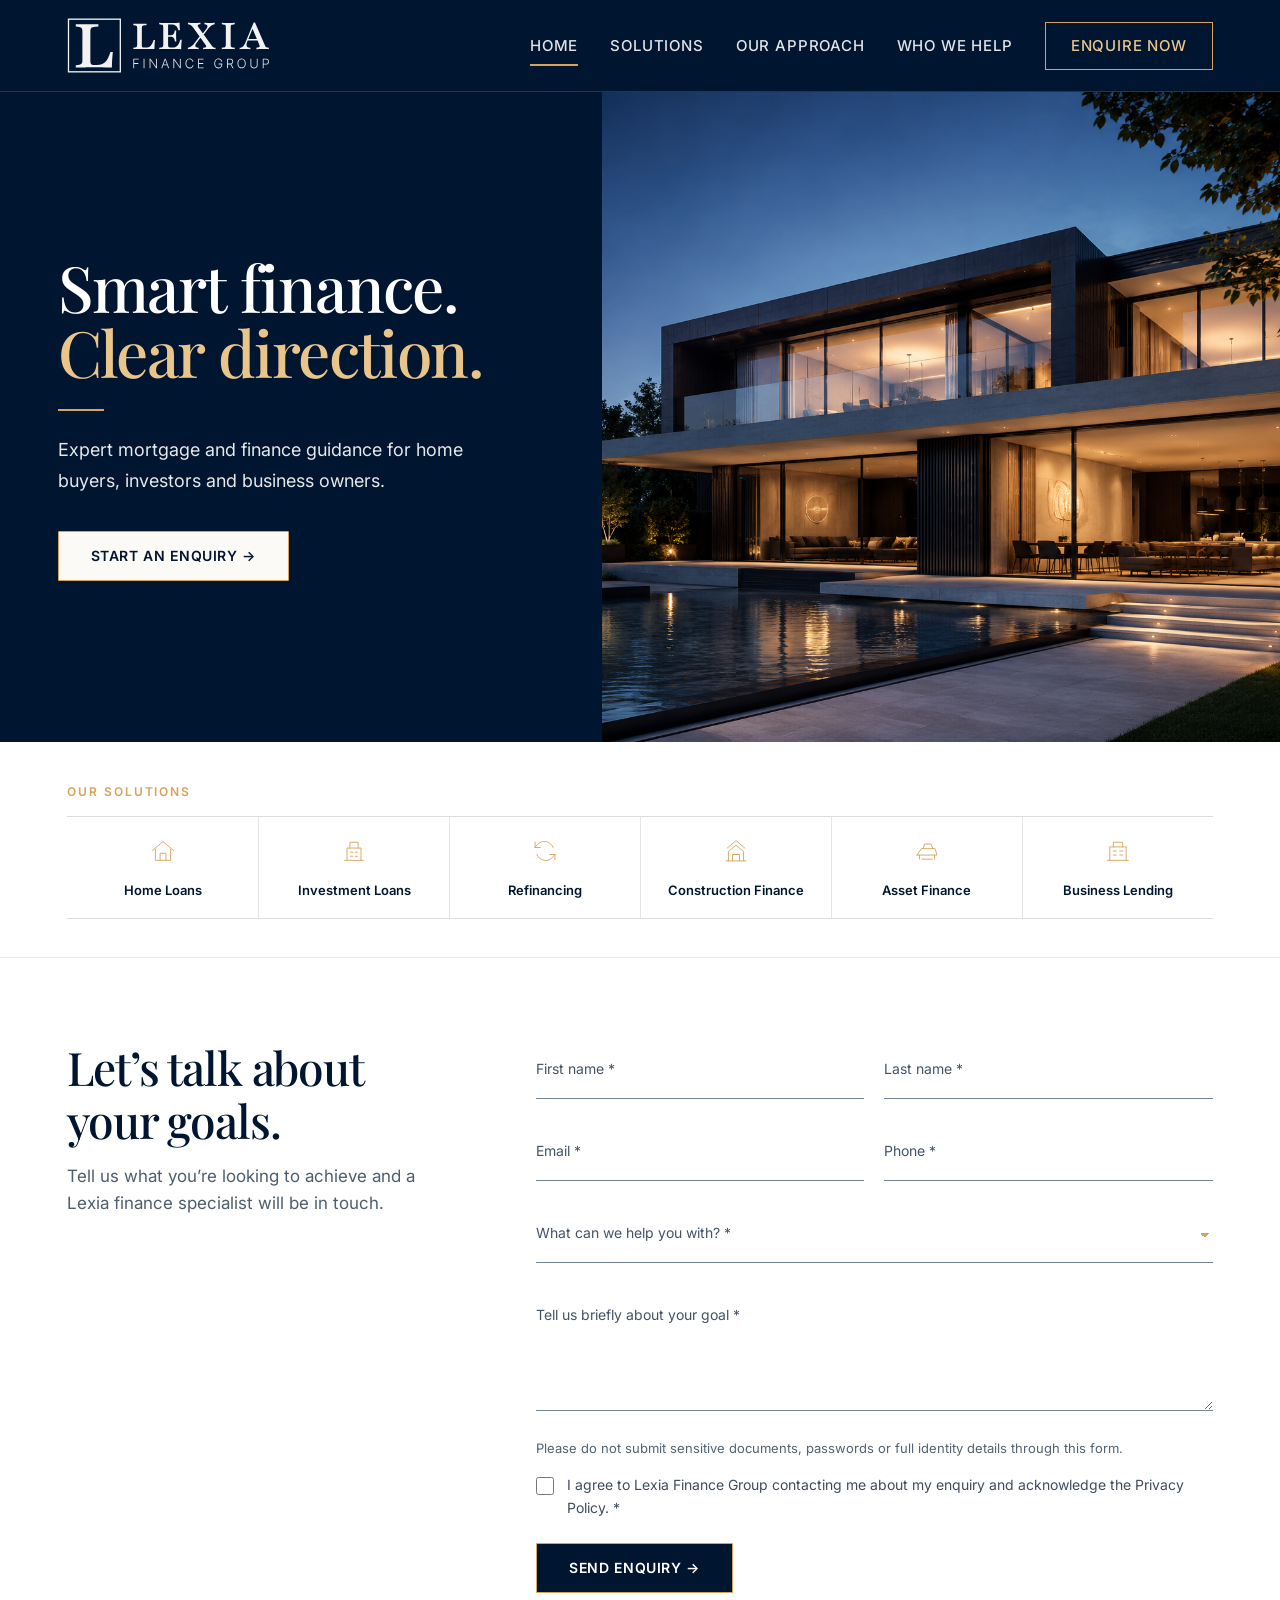
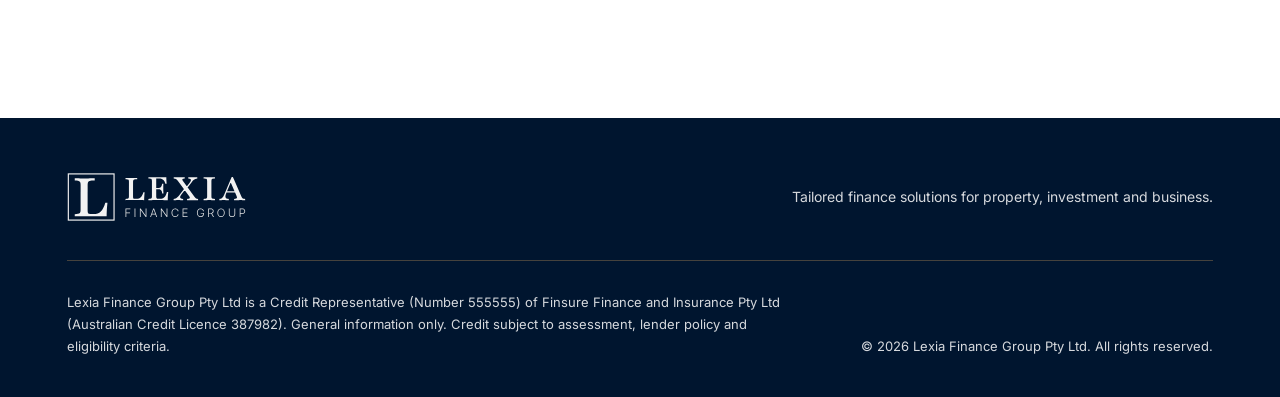
==== commit ca82a1c3: "Refine landing page proofpoints and enquiry surface" ====
--- a/index.html
+++ b/index.html
@@ -52,10 +52,7 @@
       </section>
 
       <section class="solutions section page-width" aria-labelledby="solutions-title">
-        <div class="section-heading">
-          <h2 id="solutions-title">Our Solutions</h2>
-          <p>Practical guidance across your property and business finance needs.</p>
-        </div>
+        <div class="solutions-label" id="solutions-title">OUR SOLUTIONS</div>
         <ul class="solution-grid">
           <li class="solution-item"><svg aria-hidden="true" viewBox="0 0 48 48"><path d="M6 23 24 8l18 15M11 21v19h26V21M19 40V28h10v12"/></svg><h3>Home Loans</h3></li>
           <li class="solution-item"><svg aria-hidden="true" viewBox="0 0 48 48"><path d="M8 40h32M12 40V19h24v21M17 19V9h14v10M18 26h4m4 0h4m-12 7h4m4 0h4"/></svg><h3>Investment Loans</h3></li>
@@ -64,7 +61,6 @@
           <li class="solution-item"><svg aria-hidden="true" viewBox="0 0 48 48"><path d="M7 31h34l-3-11H14L7 31Zm4 0v7m26-7v7M15 38h18M17 20l3-8h11l3 8"/></svg><h3>Asset Finance</h3></li>
           <li class="solution-item"><svg aria-hidden="true" viewBox="0 0 48 48"><path d="M6 40h36M10 40V17h28v23M16 17V9h16v8M16 24h5m6 0h5m-16 7h5m6 0h5"/></svg><h3>Business Lending</h3></li>
         </ul>
-        <a class="solutions-link" href="solutions.html">Explore our solutions →</a>
       </section>
 
       <section class="enquiry section" id="enquire" aria-labelledby="form-title">
--- a/styles.css
+++ b/styles.css
@@ -116,3 +116,22 @@
 .interior-section.audiences{box-shadow:none;clip-path:none}
 .interior-section.audiences .section-heading{margin-bottom:42px}
 @media(max-width:800px){.page-intro{padding-top:64px}.interior-section{padding-block:64px}}
+
+/* Approved landing page refinements: slim solutions proofpoint strip and crisp white enquiry surface */
+.solutions{padding-block:clamp(34px,3.4vw,46px) clamp(32px,3vw,42px);background:var(--white);box-shadow:0 0 0 100vmax var(--white);clip-path:inset(0 -100vmax)}
+.solutions-label{margin:0 0 18px;color:var(--gold-500);font-size:12px;font-weight:600;line-height:1;letter-spacing:.16em;text-transform:uppercase}
+.solutions .section-heading,.solutions-link{display:none}
+.solution-grid{border-top-color:rgba(0,21,47,.14);border-bottom-color:rgba(0,21,47,.14)}
+.solution-item{padding:20px 14px 18px}
+.solution-item+.solution-item{border-left-color:rgba(0,21,47,.11)}
+.solution-item svg{width:28px;height:28px;margin-bottom:10px;stroke:var(--gold-500);stroke-width:1.55}
+.solution-item h3{font-size:13px;line-height:1.35}
+.enquiry{background:var(--white);border-top:1px solid rgba(0,21,47,.1)}
+.floating-field input:-webkit-autofill,.floating-field input:-webkit-autofill:hover,.floating-field input:-webkit-autofill:focus{-webkit-text-fill-color:var(--navy-950);box-shadow:0 0 0 1000px var(--white) inset;caret-color:var(--navy-950)}
+.floating-field input:autofill{background:var(--white)}
+.submit-button.button-on-light{color:var(--white);background:var(--navy-950);border-color:var(--gold-500)}
+.submit-button.button-on-light:hover,.submit-button.button-on-light:focus-visible{color:var(--white);background:var(--navy-700);border-color:var(--gold-300)}
+@media(max-width:1080px){.solutions{padding-block:32px 36px}.solution-grid{grid-template-columns:repeat(3,1fr)}.solution-item:nth-child(4){border-left:0}.solution-item:nth-child(n+4){border-top:1px solid rgba(0,21,47,.11)}}
+@media(max-width:800px){.solutions{padding-block:30px 34px}.solutions-label{margin-bottom:16px}.solution-grid{grid-template-columns:1fr 1fr}.solution-item{padding:18px 10px 16px}.solution-item:nth-child(4){border-left:1px solid rgba(0,21,47,.11)}.solution-item:nth-child(odd){border-left:0}.solution-item:nth-child(n+3){border-top:1px solid rgba(0,21,47,.11)}}
+@media(max-width:520px){.solutions{padding-block:28px 30px}.solutions-label{font-size:11px}.solution-item{padding:16px 8px 14px}.solution-item svg{width:26px;height:26px;margin-bottom:8px}.solution-item h3{font-size:13px}.enquiry{padding-block:60px}}
+@media(max-width:339px){.solution-grid{grid-template-columns:1fr}.solution-item+.solution-item{border-left:0}.solution-item:nth-child(n+2){border-top:1px solid rgba(0,21,47,.11)}}
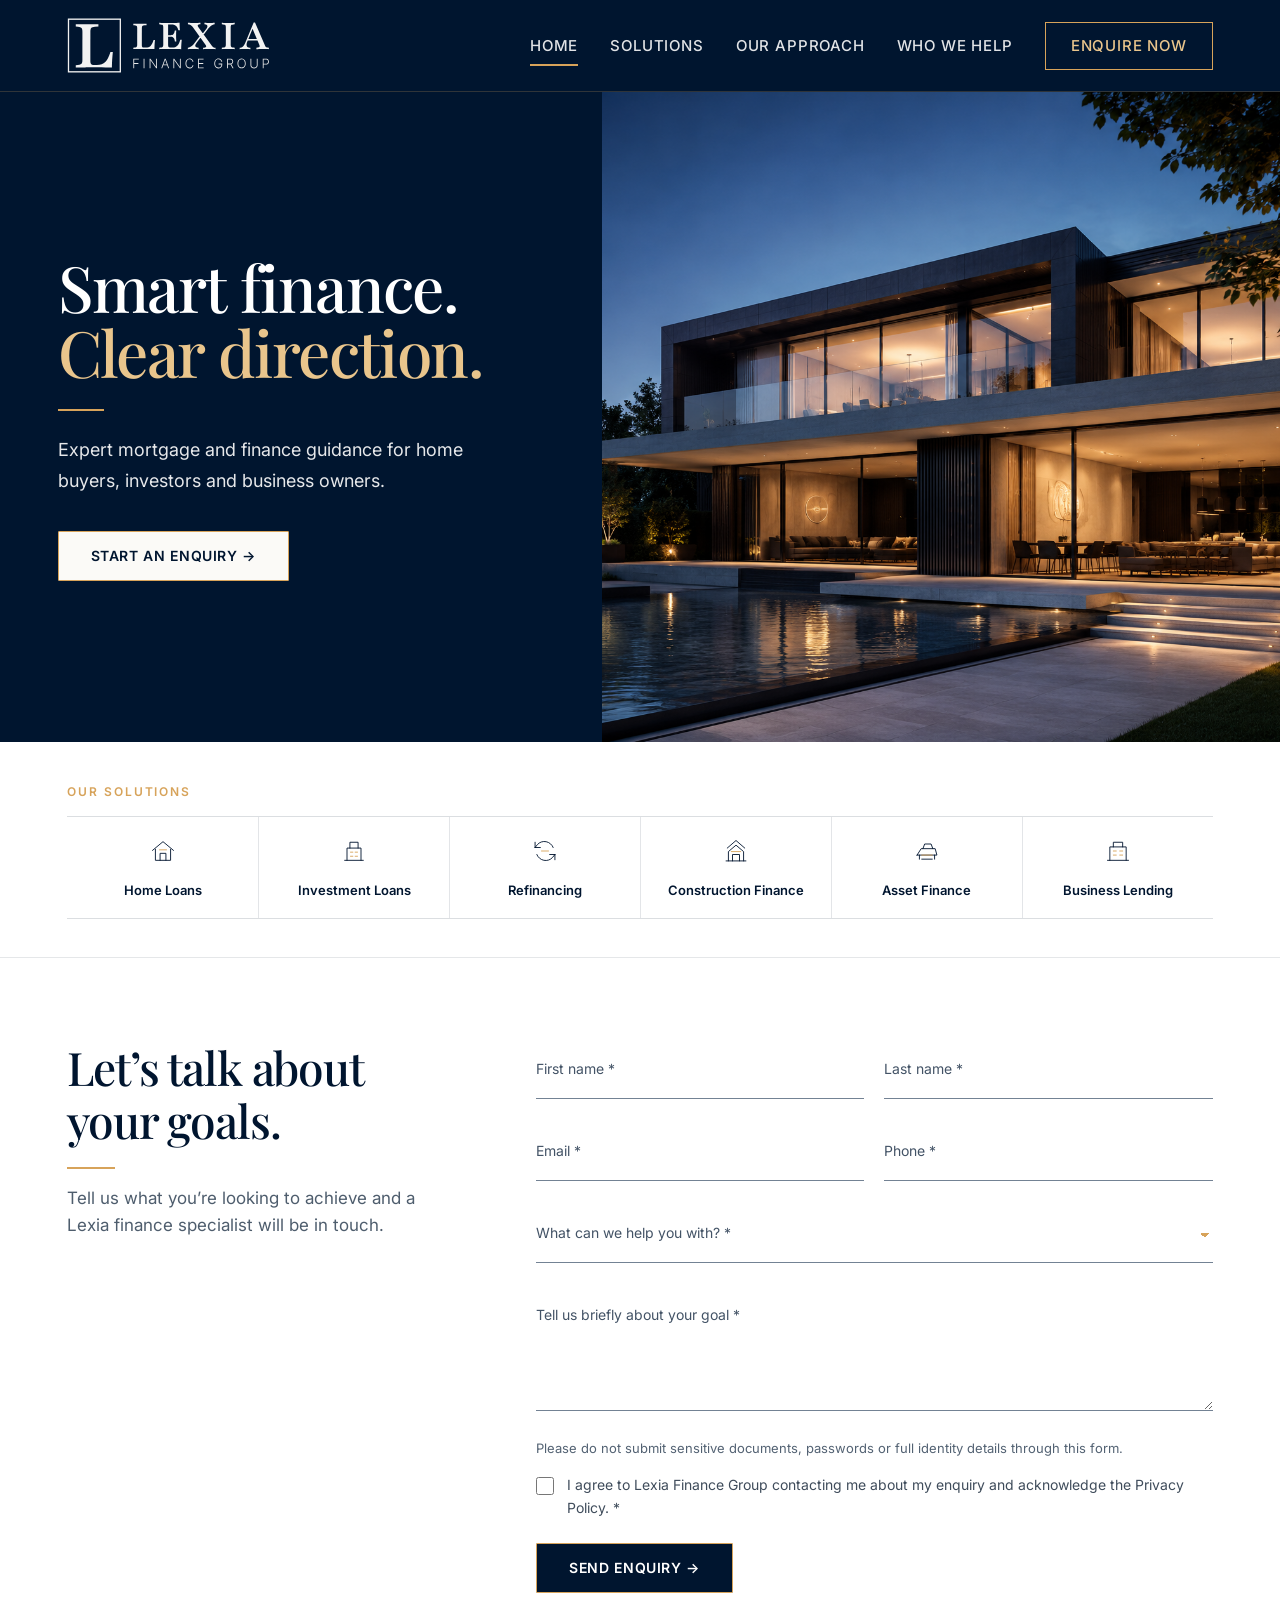
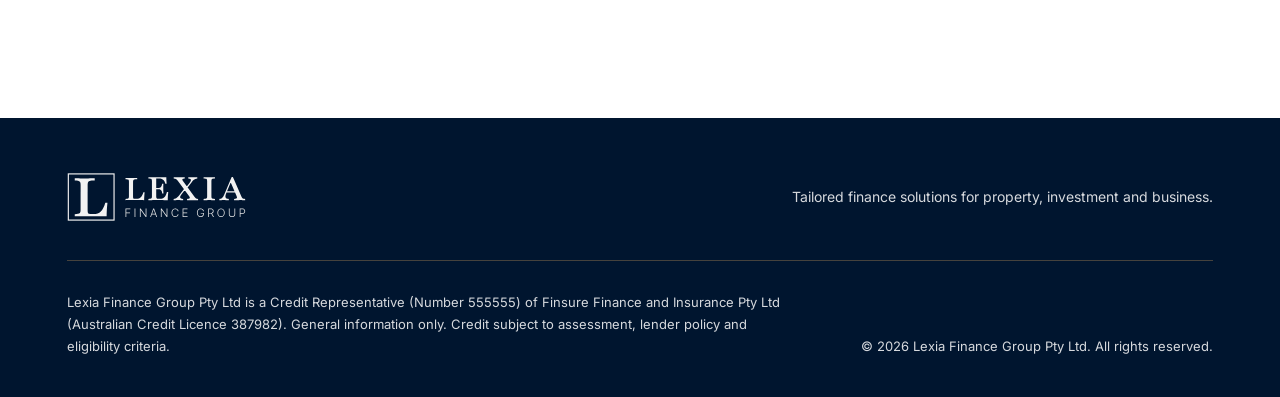
==== commit e620fb55: "Refine landing page proofpoints and enquiry styling" ====
--- a/index.html
+++ b/index.html
@@ -54,12 +54,12 @@
       <section class="solutions section page-width" aria-labelledby="solutions-title">
         <div class="solutions-label" id="solutions-title">OUR SOLUTIONS</div>
         <ul class="solution-grid">
-          <li class="solution-item"><svg aria-hidden="true" viewBox="0 0 48 48"><path d="M6 23 24 8l18 15M11 21v19h26V21M19 40V28h10v12"/></svg><h3>Home Loans</h3></li>
-          <li class="solution-item"><svg aria-hidden="true" viewBox="0 0 48 48"><path d="M8 40h32M12 40V19h24v21M17 19V9h14v10M18 26h4m4 0h4m-12 7h4m4 0h4"/></svg><h3>Investment Loans</h3></li>
-          <li class="solution-item"><svg aria-hidden="true" viewBox="0 0 48 48"><path d="M38 18a16 16 0 0 0-27-5l-4 5m0 0h9m-9 0V9M10 30a16 16 0 0 0 27 5l4-5m0 0h-9m9 0v9"/></svg><h3>Refinancing</h3></li>
-          <li class="solution-item"><svg aria-hidden="true" viewBox="0 0 48 48"><path d="M7 41h34M11 41V25l13-11 13 11v16M18 41V30h12v11M9 19 24 6l15 13"/></svg><h3>Construction Finance</h3></li>
-          <li class="solution-item"><svg aria-hidden="true" viewBox="0 0 48 48"><path d="M7 31h34l-3-11H14L7 31Zm4 0v7m26-7v7M15 38h18M17 20l3-8h11l3 8"/></svg><h3>Asset Finance</h3></li>
-          <li class="solution-item"><svg aria-hidden="true" viewBox="0 0 48 48"><path d="M6 40h36M10 40V17h28v23M16 17V9h16v8M16 24h5m6 0h5m-16 7h5m6 0h5"/></svg><h3>Business Lending</h3></li>
+          <li class="solution-item"><svg aria-hidden="true" viewBox="0 0 48 48"><path d="M6 23 24 8l18 15M11 21v19h26V21M19 40V28h10v12"/><path class="gold-accent" d="M18 22h12"/></svg><h3>Home Loans</h3></li>
+          <li class="solution-item"><svg aria-hidden="true" viewBox="0 0 48 48"><path d="M8 40h32M12 40V19h24v21M17 19V9h14v10"/><path class="gold-accent" d="M18 26h4m4 0h4m-12 7h4m4 0h4"/></svg><h3>Investment Loans</h3></li>
+          <li class="solution-item"><svg aria-hidden="true" viewBox="0 0 48 48"><path d="M38 18a16 16 0 0 0-27-5l-4 5m0 0h9m-9 0V9M10 30a16 16 0 0 0 27 5l4-5m0 0h-9m9 0v9"/><path class="gold-accent" d="M18 24h12"/></svg><h3>Refinancing</h3></li>
+          <li class="solution-item"><svg aria-hidden="true" viewBox="0 0 48 48"><path d="M7 41h34M11 41V25l13-11 13 11v16M18 41V30h12v11M9 19 24 6l15 13"/><path class="gold-accent" d="M16 25h16"/></svg><h3>Construction Finance</h3></li>
+          <li class="solution-item"><svg aria-hidden="true" viewBox="0 0 48 48"><path d="M7 31h34l-3-11H14L7 31Zm4 0v7m26-7v7M15 38h18M17 20l3-8h11l3 8"/><path class="gold-accent" d="M15 31h18"/></svg><h3>Asset Finance</h3></li>
+          <li class="solution-item"><svg aria-hidden="true" viewBox="0 0 48 48"><path d="M6 40h36M10 40V17h28v23M16 17V9h16v8"/><path class="gold-accent" d="M16 24h5m6 0h5m-16 7h5m6 0h5"/></svg><h3>Business Lending</h3></li>
         </ul>
       </section>
 
--- a/styles.css
+++ b/styles.css
@@ -135,3 +135,9 @@
 @media(max-width:800px){.solutions{padding-block:30px 34px}.solutions-label{margin-bottom:16px}.solution-grid{grid-template-columns:1fr 1fr}.solution-item{padding:18px 10px 16px}.solution-item:nth-child(4){border-left:1px solid rgba(0,21,47,.11)}.solution-item:nth-child(odd){border-left:0}.solution-item:nth-child(n+3){border-top:1px solid rgba(0,21,47,.11)}}
 @media(max-width:520px){.solutions{padding-block:28px 30px}.solutions-label{font-size:11px}.solution-item{padding:16px 8px 14px}.solution-item svg{width:26px;height:26px;margin-bottom:8px}.solution-item h3{font-size:13px}.enquiry{padding-block:60px}}
 @media(max-width:339px){.solution-grid{grid-template-columns:1fr}.solution-item+.solution-item{border-left:0}.solution-item:nth-child(n+2){border-top:1px solid rgba(0,21,47,.11)}}
+
+/* Final Lexia landing-page refinements */
+.solution-item svg{stroke:var(--navy-950)}
+.solution-item svg .gold-accent{stroke:var(--gold-500)}
+.enquiry-intro h2::after{content:"";display:block;width:48px;height:2px;margin-top:20px;background:var(--gold-500)}
+@media(max-width:520px){.enquiry-intro h2::after{width:42px;margin-top:16px}}
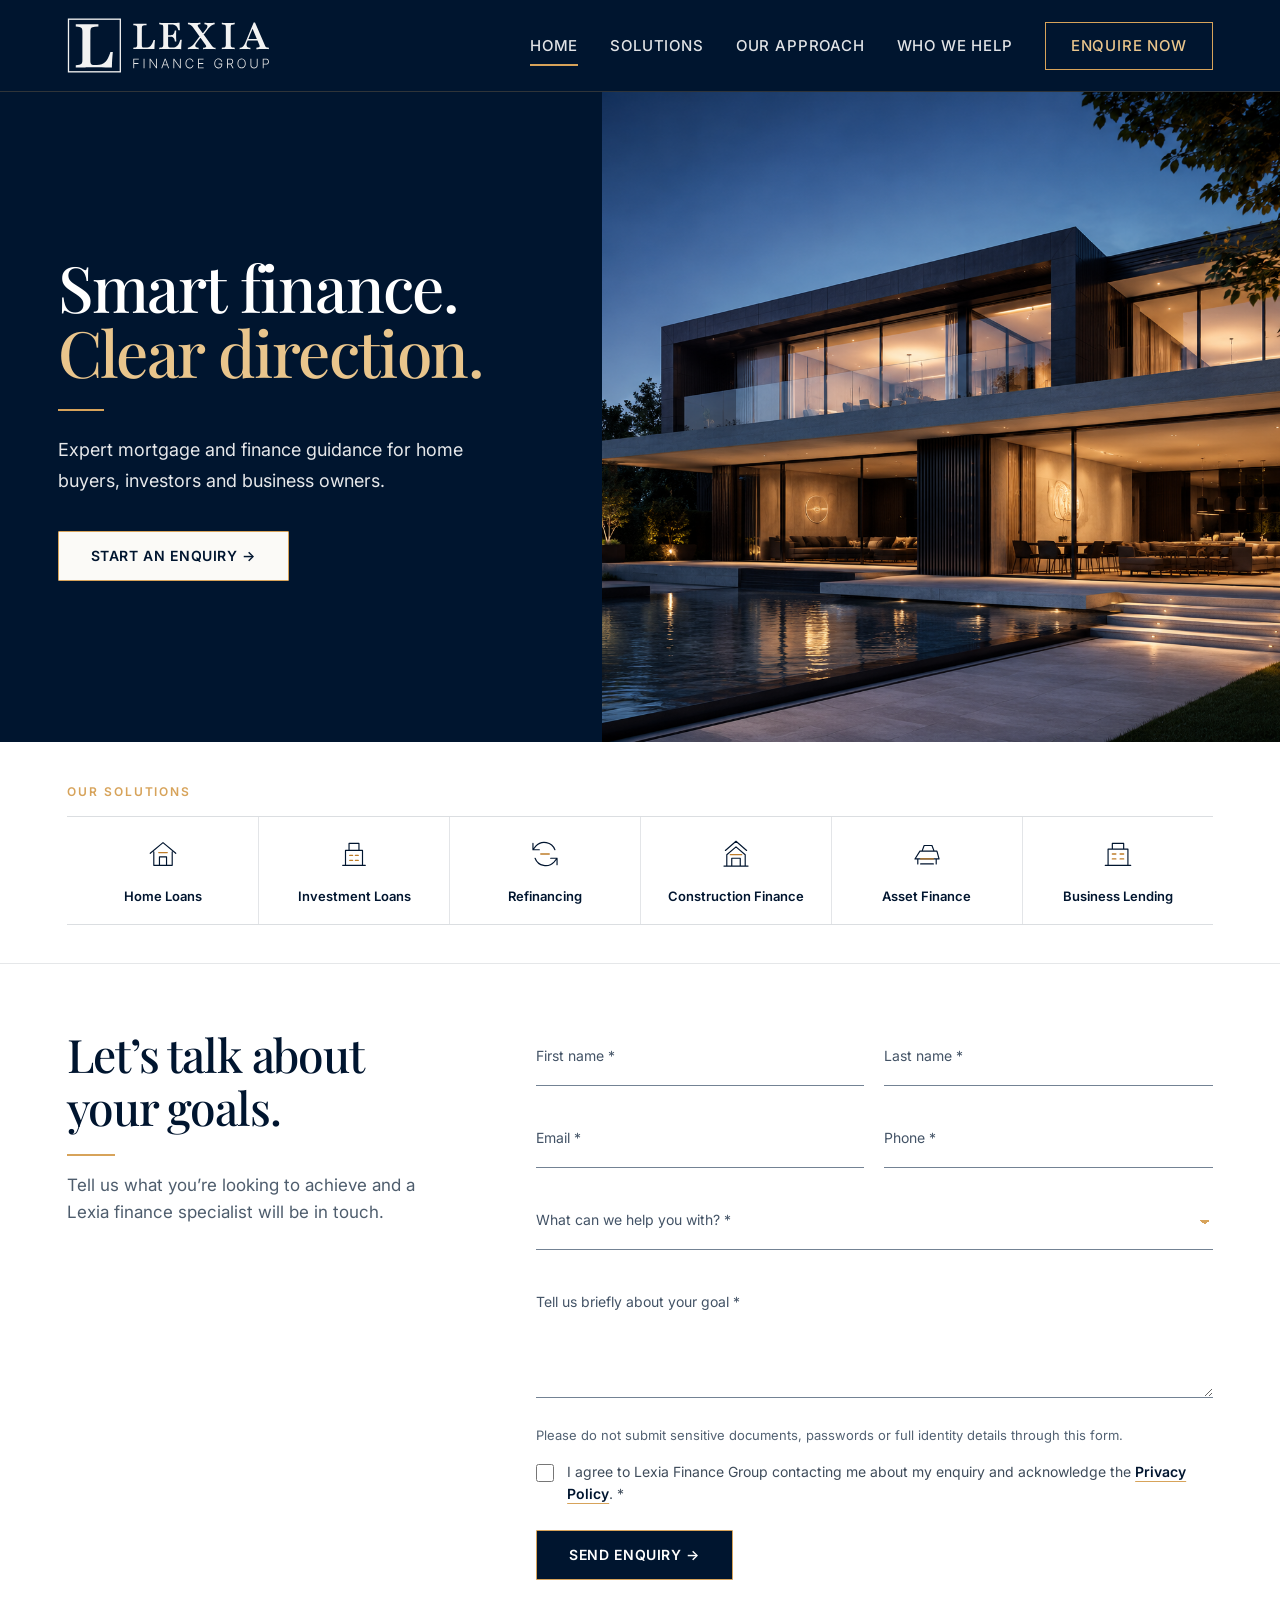
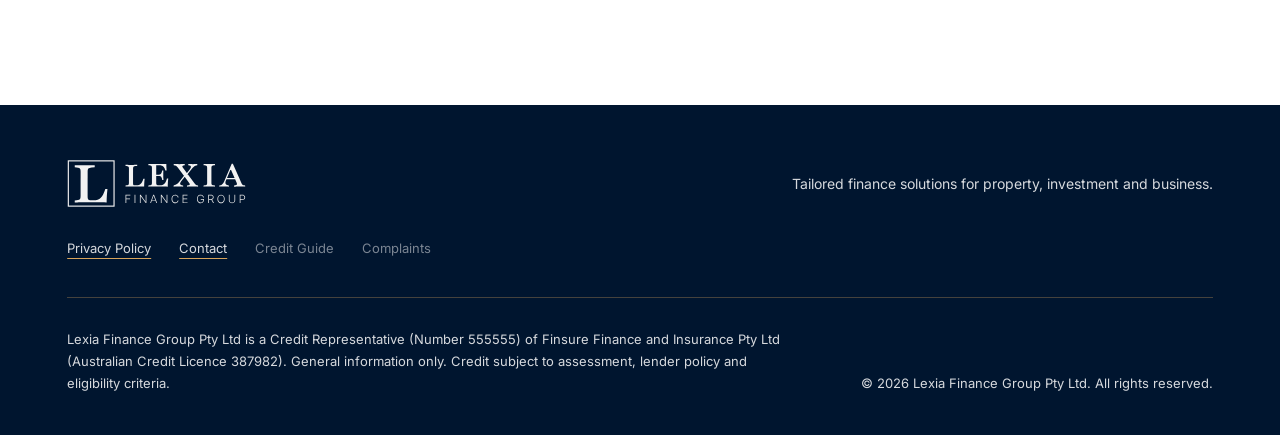
==== commit 588b5e29: "Expand landing page into multi-page website" ====
--- a/index.html
+++ b/index.html
@@ -4,11 +4,11 @@
     <meta charset="utf-8">
     <meta name="viewport" content="width=device-width, initial-scale=1">
     <meta name="description" content="Mortgage and finance guidance for home buyers, investors and business owners from Lexia Finance Group.">
-    <title>Home | Lexia Finance Group</title>
-    <link rel="icon" type="image/svg+xml" href="assets/favicon.svg">
-    <link rel="icon" type="image/png" sizes="96x96" href="assets/favicon-96x96.png">
-    <link rel="shortcut icon" href="assets/favicon.ico">
-    <link rel="apple-touch-icon" sizes="180x180" href="assets/apple-touch-icon.png">
+    <title>Lexia Finance Group | Mortgage and Finance Guidance</title>
+    <link rel="icon" type="image/svg+xml" href="/assets/favicon.svg">
+    <link rel="icon" type="image/png" sizes="96x96" href="/assets/favicon-96x96.png">
+    <link rel="shortcut icon" href="/assets/favicon.ico">
+    <link rel="apple-touch-icon" sizes="180x180" href="/assets/apple-touch-icon.png">
     <link rel="preconnect" href="https://fonts.googleapis.com">
     <link rel="preconnect" href="https://fonts.gstatic.com" crossorigin>
     <link href="https://fonts.googleapis.com/css2?family=Inter:wght@400;500;600&amp;family=Playfair+Display:wght@500&amp;display=swap" rel="stylesheet">
@@ -19,20 +19,20 @@
     <a class="skip-link" href="#main-content">Skip to main content</a>
     <header class="site-header">
       <div class="header-inner page-width">
-        <a class="brand" href="index.html" aria-label="Lexia Finance Group home">
-          <img src="assets/lexia-logo.svg" alt="Lexia Finance Group" width="214" height="60">
+        <a class="brand" href="/" aria-label="Lexia Finance Group home">
+          <img src="/assets/lexia-logo.svg" alt="Lexia Finance Group" width="214" height="60">
         </a>
         <nav class="desktop-nav" aria-label="Primary navigation">
-          <a href="index.html" aria-current="page">HOME</a><a href="solutions.html">SOLUTIONS</a><a href="our-approach.html">OUR APPROACH</a><a href="who-we-help.html">WHO WE HELP</a>
-          <a class="nav-cta" href="#enquire">ENQUIRE NOW</a>
+          <a href="/" aria-current="page">HOME</a><a href="/solutions">SOLUTIONS</a><a href="/our-approach">OUR APPROACH</a><a href="/who-we-help">WHO WE HELP</a>
+          <a class="nav-cta" href="/contact">ENQUIRE NOW</a>
         </nav>
-        <a class="mobile-cta" href="#enquire">ENQUIRE NOW</a>
+        <a class="mobile-cta" href="/contact">ENQUIRE NOW</a>
         <button class="menu-toggle" type="button" aria-expanded="false" aria-controls="mobile-menu" aria-label="Open navigation menu">
           <span></span><span></span><span></span>
         </button>
       </div>
       <nav class="mobile-nav" id="mobile-menu" aria-label="Mobile navigation" hidden>
-        <a href="index.html" aria-current="page">HOME</a><a href="solutions.html">SOLUTIONS</a><a href="our-approach.html">OUR APPROACH</a><a href="who-we-help.html">WHO WE HELP</a><a class="mobile-nav-cta" href="#enquire">ENQUIRE NOW</a>
+        <a href="/" aria-current="page">HOME</a><a href="/solutions">SOLUTIONS</a><a href="/our-approach">OUR APPROACH</a><a href="/who-we-help">WHO WE HELP</a><a class="mobile-nav-cta" href="/contact">ENQUIRE NOW</a>
       </nav>
     </header>
 
@@ -43,11 +43,11 @@
             <h1 id="hero-title">Smart finance.<br><span>Clear direction.</span></h1>
             <span class="gold-rule" aria-hidden="true"></span>
             <p class="hero-intro">Expert mortgage and finance guidance for home buyers, investors and business owners.</p>
-            <a class="button button-on-navy" href="#enquire">START AN ENQUIRY →</a>
+            <a class="button button-on-navy" href="/contact">START AN ENQUIRY →</a>
           </div>
         </div>
         <div class="hero-image">
-          <img src="assets/lexia-house.png" alt="Contemporary Australian home" width="1600" height="1067" fetchpriority="high">
+          <img src="/assets/lexia-house.png" alt="Contemporary Australian home" width="1600" height="1067" fetchpriority="high">
         </div>
       </section>
 
@@ -82,9 +82,8 @@
               <p class="form-note" id="goal-note">Please do not submit sensitive documents, passwords or full identity details through this form.</p>
               <div class="consent field">
                 <input id="privacy" name="privacy" type="checkbox" required>
-                <label for="privacy">I agree to Lexia Finance Group contacting me about my enquiry and acknowledge the Privacy Policy. <span aria-hidden="true">*</span></label>
+                <label for="privacy">I agree to Lexia Finance Group contacting me about my enquiry and acknowledge the <a href="/privacy-policy">Privacy Policy</a>. <span aria-hidden="true">*</span></label>
                 <span class="error" id="privacy-error"></span>
-                <!-- TODO: Link “Privacy Policy” when the stakeholder supplies the approved privacy page URL. -->
               </div>
               <button class="button button-on-light submit-button" type="submit">SEND ENQUIRY →</button>
               <div class="form-status" id="form-status" role="status" aria-live="polite" tabindex="-1"></div>
@@ -99,7 +98,8 @@
 
     <footer class="site-footer">
       <div class="footer-inner page-width">
-        <div class="footer-brand"><img src="assets/lexia-logo.svg" alt="Lexia Finance Group" width="180" height="51"><p>Tailored finance solutions for property, investment and business.</p></div>
+        <div class="footer-brand"><img src="/assets/lexia-logo.svg" alt="Lexia Finance Group" width="180" height="51"><p>Tailored finance solutions for property, investment and business.</p></div>
+        <nav class="footer-links" aria-label="Footer navigation"><a href="/privacy-policy">Privacy Policy</a><a href="/contact">Contact</a><span aria-disabled="true">Credit Guide</span><span aria-disabled="true">Complaints</span></nav>
         <div class="footer-divider" aria-hidden="true"></div>
         <div class="footer-lower"><p class="footer-legal">Lexia Finance Group Pty Ltd is a Credit Representative (Number 555555) of Finsure Finance and Insurance Pty Ltd<br>(Australian Credit Licence 387982). General information only. Credit subject to assessment, lender policy and eligibility criteria.</p><p class="footer-copyright">© <span data-current-year>2026</span> Lexia Finance Group Pty Ltd. All rights reserved.</p></div>
       </div>
--- a/styles.css
+++ b/styles.css
@@ -124,20 +124,26 @@
 .solution-grid{border-top-color:rgba(0,21,47,.14);border-bottom-color:rgba(0,21,47,.14)}
 .solution-item{padding:20px 14px 18px}
 .solution-item+.solution-item{border-left-color:rgba(0,21,47,.11)}
-.solution-item svg{width:28px;height:28px;margin-bottom:10px;stroke:var(--gold-500);stroke-width:1.55}
+.solution-item svg{width:34px;height:34px;margin-bottom:10px;stroke:var(--gold-500);stroke-width:1.65}
 .solution-item h3{font-size:13px;line-height:1.35}
-.enquiry{background:var(--white);border-top:1px solid rgba(0,21,47,.1)}
+.enquiry{padding-block:clamp(56px,5vw,66px) clamp(80px,6.5vw,94px);background:var(--white);border-top:1px solid rgba(0,21,47,.1)}
 .floating-field input:-webkit-autofill,.floating-field input:-webkit-autofill:hover,.floating-field input:-webkit-autofill:focus{-webkit-text-fill-color:var(--navy-950);box-shadow:0 0 0 1000px var(--white) inset;caret-color:var(--navy-950)}
 .floating-field input:autofill{background:var(--white)}
 .submit-button.button-on-light{color:var(--white);background:var(--navy-950);border-color:var(--gold-500)}
 .submit-button.button-on-light:hover,.submit-button.button-on-light:focus-visible{color:var(--white);background:var(--navy-700);border-color:var(--gold-300)}
-@media(max-width:1080px){.solutions{padding-block:32px 36px}.solution-grid{grid-template-columns:repeat(3,1fr)}.solution-item:nth-child(4){border-left:0}.solution-item:nth-child(n+4){border-top:1px solid rgba(0,21,47,.11)}}
-@media(max-width:800px){.solutions{padding-block:30px 34px}.solutions-label{margin-bottom:16px}.solution-grid{grid-template-columns:1fr 1fr}.solution-item{padding:18px 10px 16px}.solution-item:nth-child(4){border-left:1px solid rgba(0,21,47,.11)}.solution-item:nth-child(odd){border-left:0}.solution-item:nth-child(n+3){border-top:1px solid rgba(0,21,47,.11)}}
-@media(max-width:520px){.solutions{padding-block:28px 30px}.solutions-label{font-size:11px}.solution-item{padding:16px 8px 14px}.solution-item svg{width:26px;height:26px;margin-bottom:8px}.solution-item h3{font-size:13px}.enquiry{padding-block:60px}}
+@media(max-width:1080px){.solutions{padding-block:32px 36px}.enquiry{padding-block:64px 82px}.solution-grid{grid-template-columns:repeat(3,1fr)}.solution-item:nth-child(4){border-left:0}.solution-item:nth-child(n+4){border-top:1px solid rgba(0,21,47,.11)}}
+@media(max-width:800px){.solutions{padding-block:30px 34px}.enquiry{padding-block:62px 78px}.solutions-label{margin-bottom:16px}.solution-grid{grid-template-columns:1fr 1fr}.solution-item{padding:18px 10px 16px}.solution-item:nth-child(4){border-left:1px solid rgba(0,21,47,.11)}.solution-item:nth-child(odd){border-left:0}.solution-item:nth-child(n+3){border-top:1px solid rgba(0,21,47,.11)}}
+@media(max-width:520px){.solutions{padding-block:28px 30px}.solutions-label{font-size:11px}.solution-item{padding:16px 8px 14px}.solution-item svg{width:28px;height:28px;margin-bottom:8px}.solution-item h3{font-size:13px}.enquiry{padding-block:50px 60px}}
 @media(max-width:339px){.solution-grid{grid-template-columns:1fr}.solution-item+.solution-item{border-left:0}.solution-item:nth-child(n+2){border-top:1px solid rgba(0,21,47,.11)}}
 
 /* Final Lexia landing-page refinements */
 .solution-item svg{stroke:var(--navy-950)}
-.solution-item svg .gold-accent{stroke:var(--gold-500)}
+.solution-item svg .gold-accent{stroke:#bf7d2a;stroke-width:1.85}
 .enquiry-intro h2::after{content:"";display:block;width:48px;height:2px;margin-top:20px;background:var(--gold-500)}
 @media(max-width:520px){.enquiry-intro h2::after{width:42px;margin-top:16px}}
+
+/* Multi-page Lexia website extensions */
+.eyebrow{margin:0 0 15px;color:var(--gold-500);font-size:12px;font-weight:600;line-height:1;letter-spacing:.16em;text-transform:uppercase}.internal-hero{padding-block:clamp(68px,7vw,106px);color:var(--white);background:var(--navy-950)}.internal-hero h1{max-width:760px;margin:0;font:500 clamp(42px,4.5vw,60px)/1.12 var(--display);letter-spacing:-.025em}.internal-hero p:last-child{max-width:760px;margin:0;color:rgba(255,255,255,.86);font-size:18px;line-height:1.7}.detail-grid,.audience-detail{display:grid;grid-template-columns:repeat(2,minmax(0,1fr));gap:0;border-top:1px solid rgba(0,21,47,.16);border-bottom:1px solid rgba(0,21,47,.16);margin-block:clamp(70px,7vw,104px)}.detail-item,.audience-detail article,.value-grid article{padding:30px 34px 30px 0;border-top:1px solid rgba(0,21,47,.13)}.detail-item:nth-child(-n+2),.audience-detail article:nth-child(-n+2){border-top:0}.detail-item{display:grid;grid-template-columns:54px 1fr;gap:24px}.detail-item svg{width:42px;height:42px;fill:none;stroke:var(--navy-950);stroke-linecap:round;stroke-linejoin:round;stroke-width:1.55}.detail-item svg .gold-accent{stroke:var(--gold-500)}.detail-item h2,.audience-detail h2,.process h2,.values h2,.page-cta h2,.policy-content h2{margin:0;color:var(--navy-950);font-size:18px;line-height:1.35}.detail-item p,.audience-detail p,.process p,.values p,.page-cta p,.policy-content p,.policy-content li,.policy-content dd{margin:9px 0 0;color:var(--muted)}.page-cta{margin-bottom:clamp(76px,7vw,108px);padding-block:40px;border-top:1px solid rgba(0,21,47,.18);border-bottom:1px solid rgba(0,21,47,.18)}.page-cta h2{font:500 clamp(32px,3vw,42px)/1.18 var(--display);letter-spacing:-.02em}.page-cta p{max-width:650px;font-size:17px}.page-cta .button{margin-top:24px}.process ol{margin:clamp(70px,7vw,104px) 0 0;padding:0;list-style:none;border-top:1px solid rgba(0,21,47,.18)}.process li{display:grid;grid-template-columns:82px 1fr;gap:28px;padding:28px 0;border-bottom:1px solid rgba(0,21,47,.13)}.process span{color:#8a5d21;font-size:13px;font-weight:600;letter-spacing:.12em}.values{padding-block:0 clamp(62px,6vw,90px)}.value-grid{display:grid;grid-template-columns:repeat(3,1fr);gap:34px;margin-top:22px}.value-grid article{border-top-color:var(--navy-950)}.footer-links{display:flex;flex-wrap:wrap;gap:14px 28px;margin-top:30px;color:rgba(255,255,255,.84);font-size:13px}.footer-links a{text-decoration-color:var(--gold-500);text-underline-offset:5px}.footer-links span{color:rgba(255,255,255,.48)}.footer-links a:focus-visible,.consent a:focus-visible{outline:3px solid var(--gold-500);outline-offset:4px}.consent a{color:var(--navy-950);font-weight:600;text-decoration-color:var(--gold-500);text-underline-offset:4px}.contact-form-section{border-top:0}.policy-content{max-width:900px;padding-top:clamp(66px,6vw,90px);padding-bottom:30px}.policy-content section{padding-block:26px;border-top:1px solid rgba(0,21,47,.13)}.policy-content section:first-child{border-top:0}.policy-content h2{font-size:22px}.policy-content dl{display:grid;grid-template-columns:max-content 1fr;gap:8px 20px;margin:18px 0 0;color:var(--muted)}.policy-content dt{font-weight:600;color:var(--navy-950)}.policy-content dd{margin:0}.placeholder{color:#76501c!important;font-weight:600}.policy-closing{padding-top:24px;border-top:1px solid rgba(0,21,47,.18);font-weight:600;color:var(--navy-950)!important}
+@media(max-width:800px){.internal-hero{padding-block:58px}.detail-grid,.audience-detail,.value-grid{grid-template-columns:1fr}.detail-item:nth-child(2),.audience-detail article:nth-child(2){border-top:1px solid rgba(0,21,47,.13)}.detail-item,.audience-detail article,.value-grid article{padding-right:0}.process li{grid-template-columns:58px 1fr}.policy-content dl{grid-template-columns:1fr}}
+@media(max-width:520px){.internal-hero p:last-child{font-size:16px}.detail-grid,.audience-detail{margin-block:56px}.detail-item{grid-template-columns:1fr;gap:14px}.page-cta{margin-bottom:62px}.page-cta .button{width:100%}.process ol{margin-top:56px}.process li{grid-template-columns:1fr;gap:10px}.footer-links{gap:12px 20px}}
+.submission-message{padding:28px 0;color:var(--navy-950)}.submission-message h2{margin:0;font:500 clamp(30px,3vw,40px)/1.2 var(--display)}.submission-message p{max-width:560px;margin:14px 0 0;color:var(--muted)}.submission-message:focus{outline:3px solid var(--gold-500);outline-offset:6px}
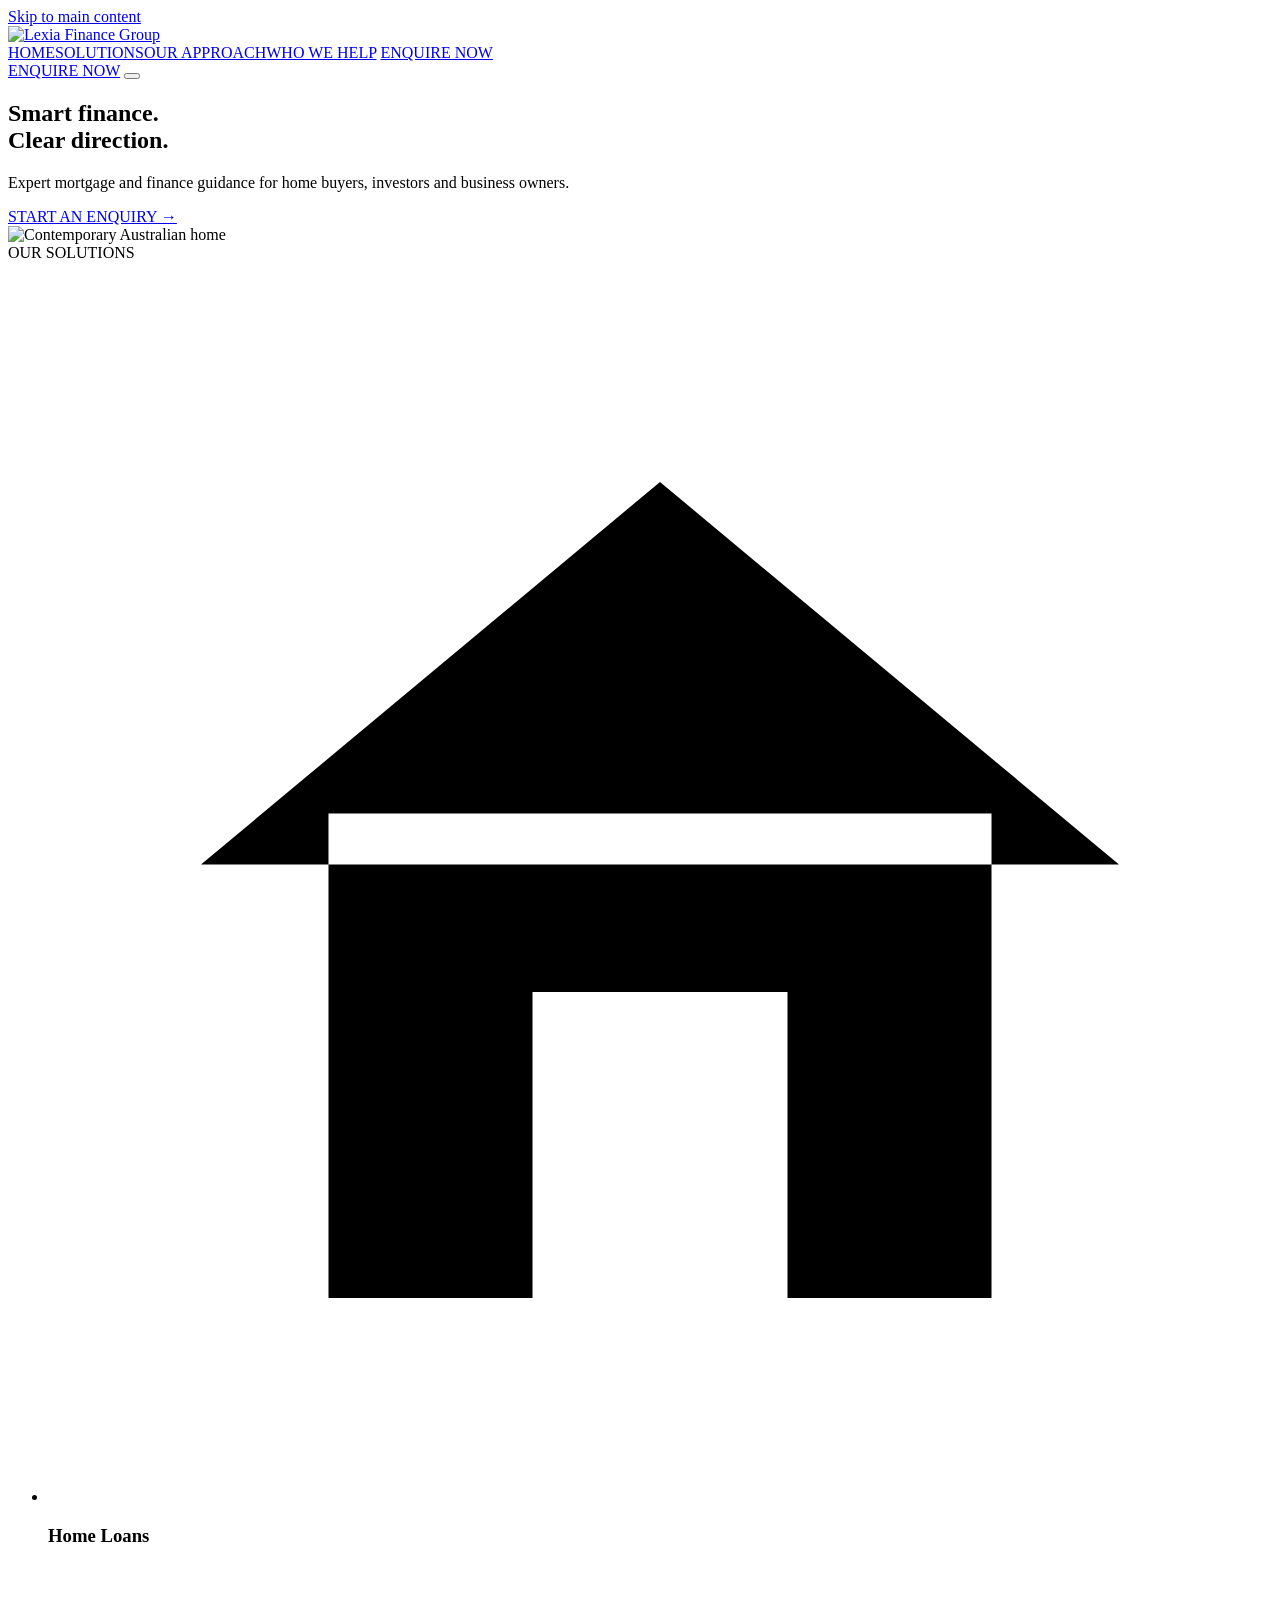
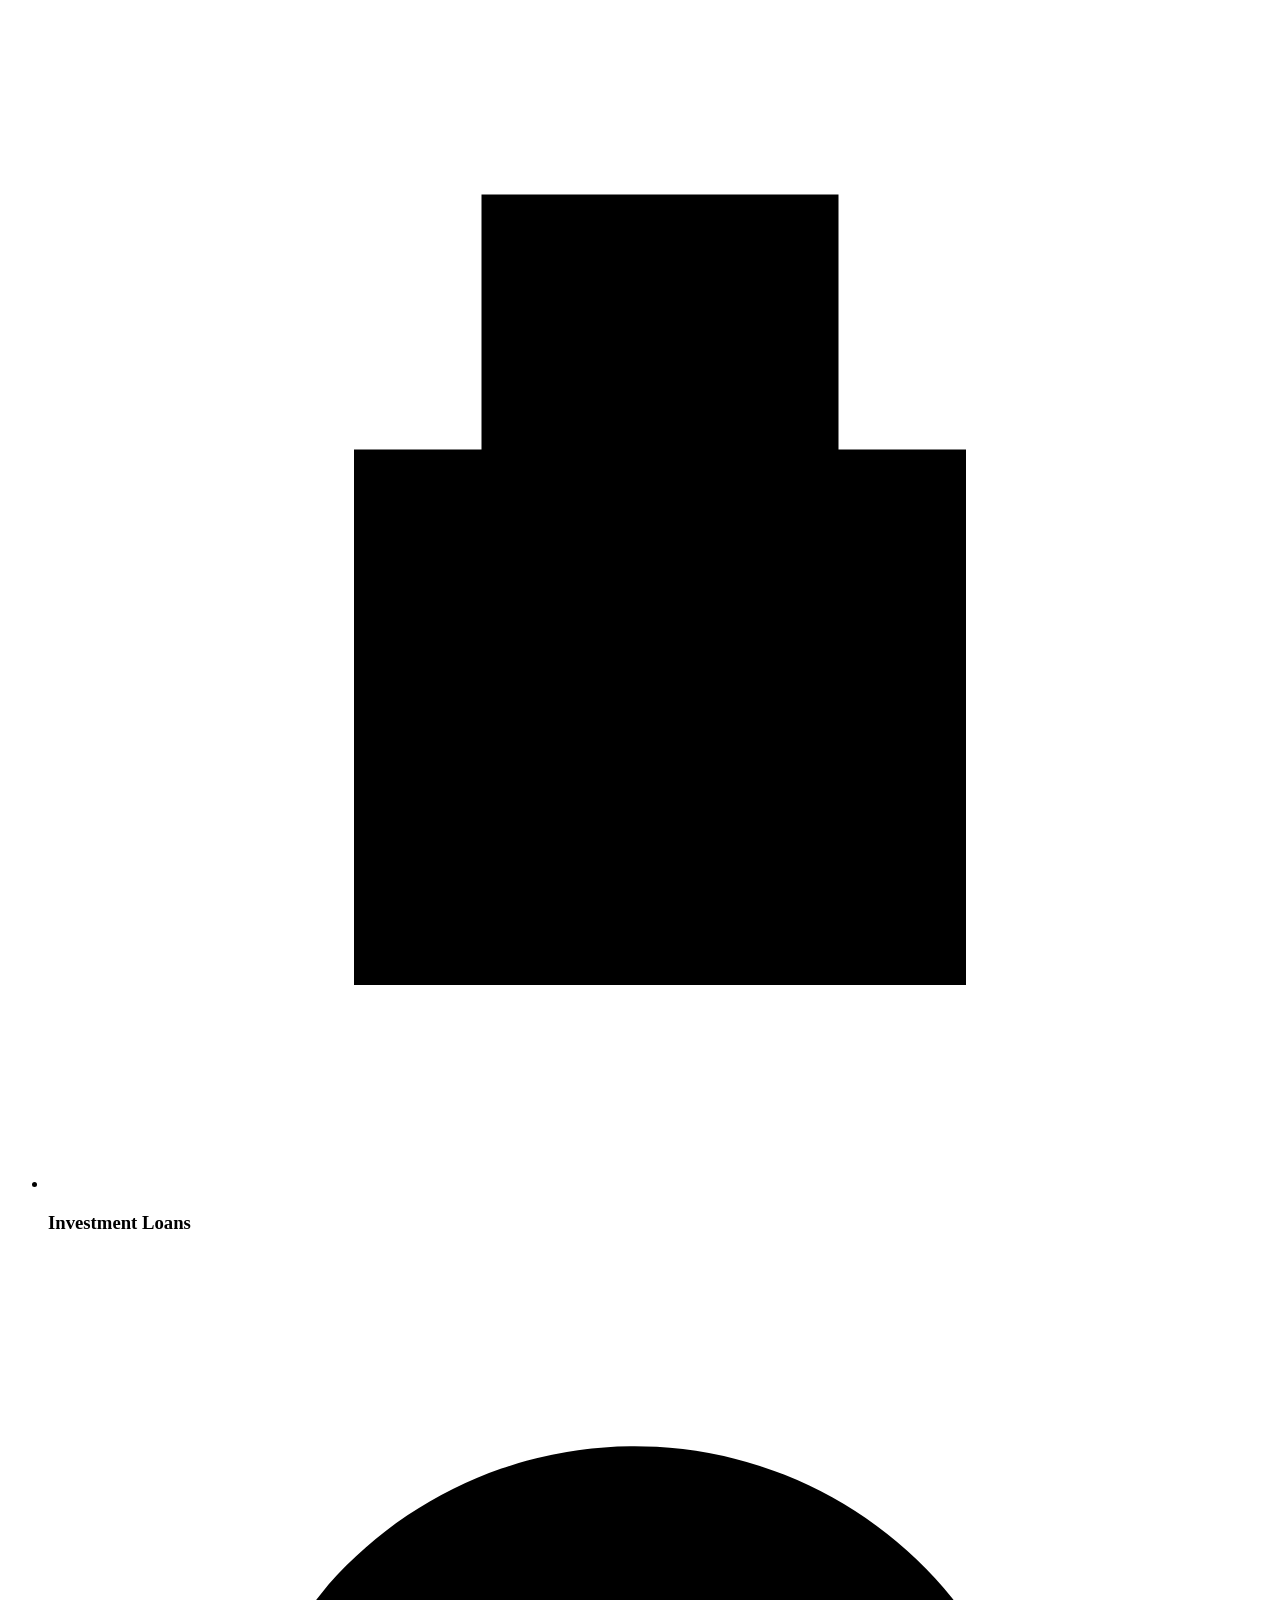
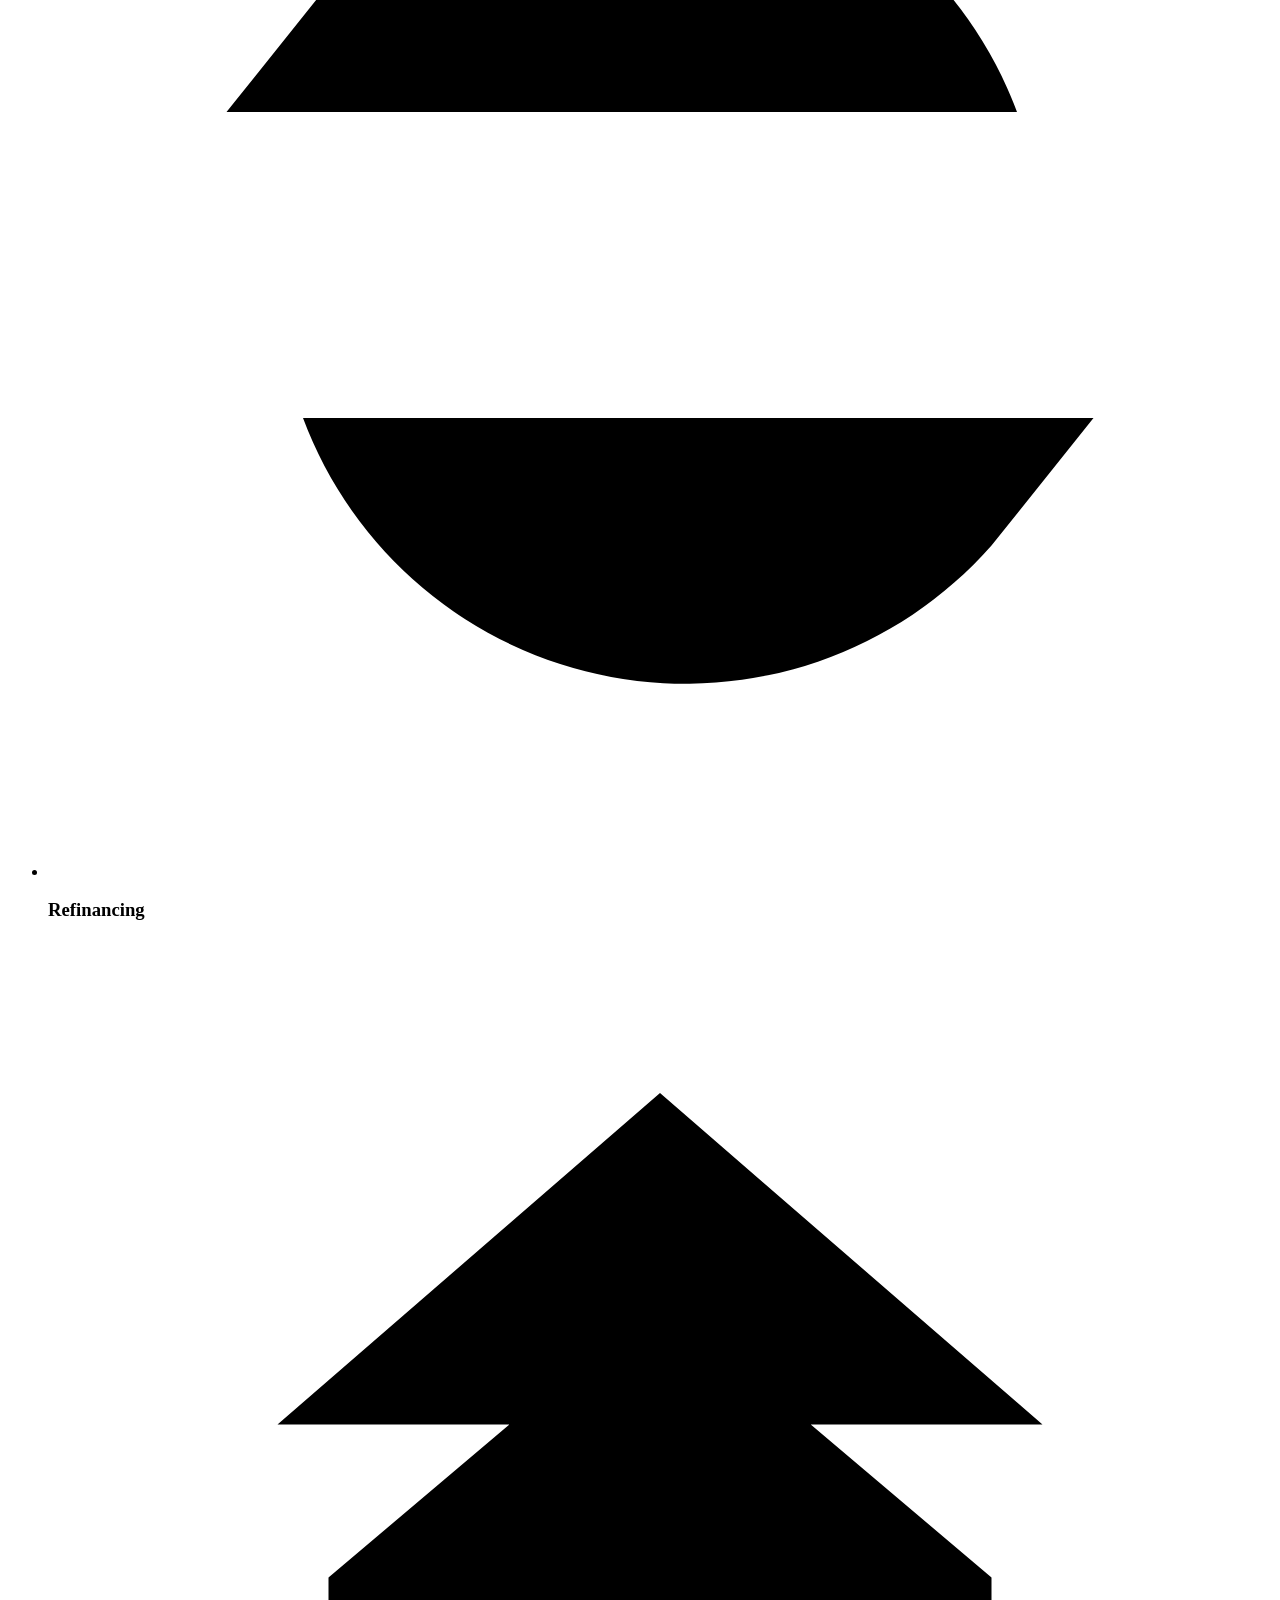
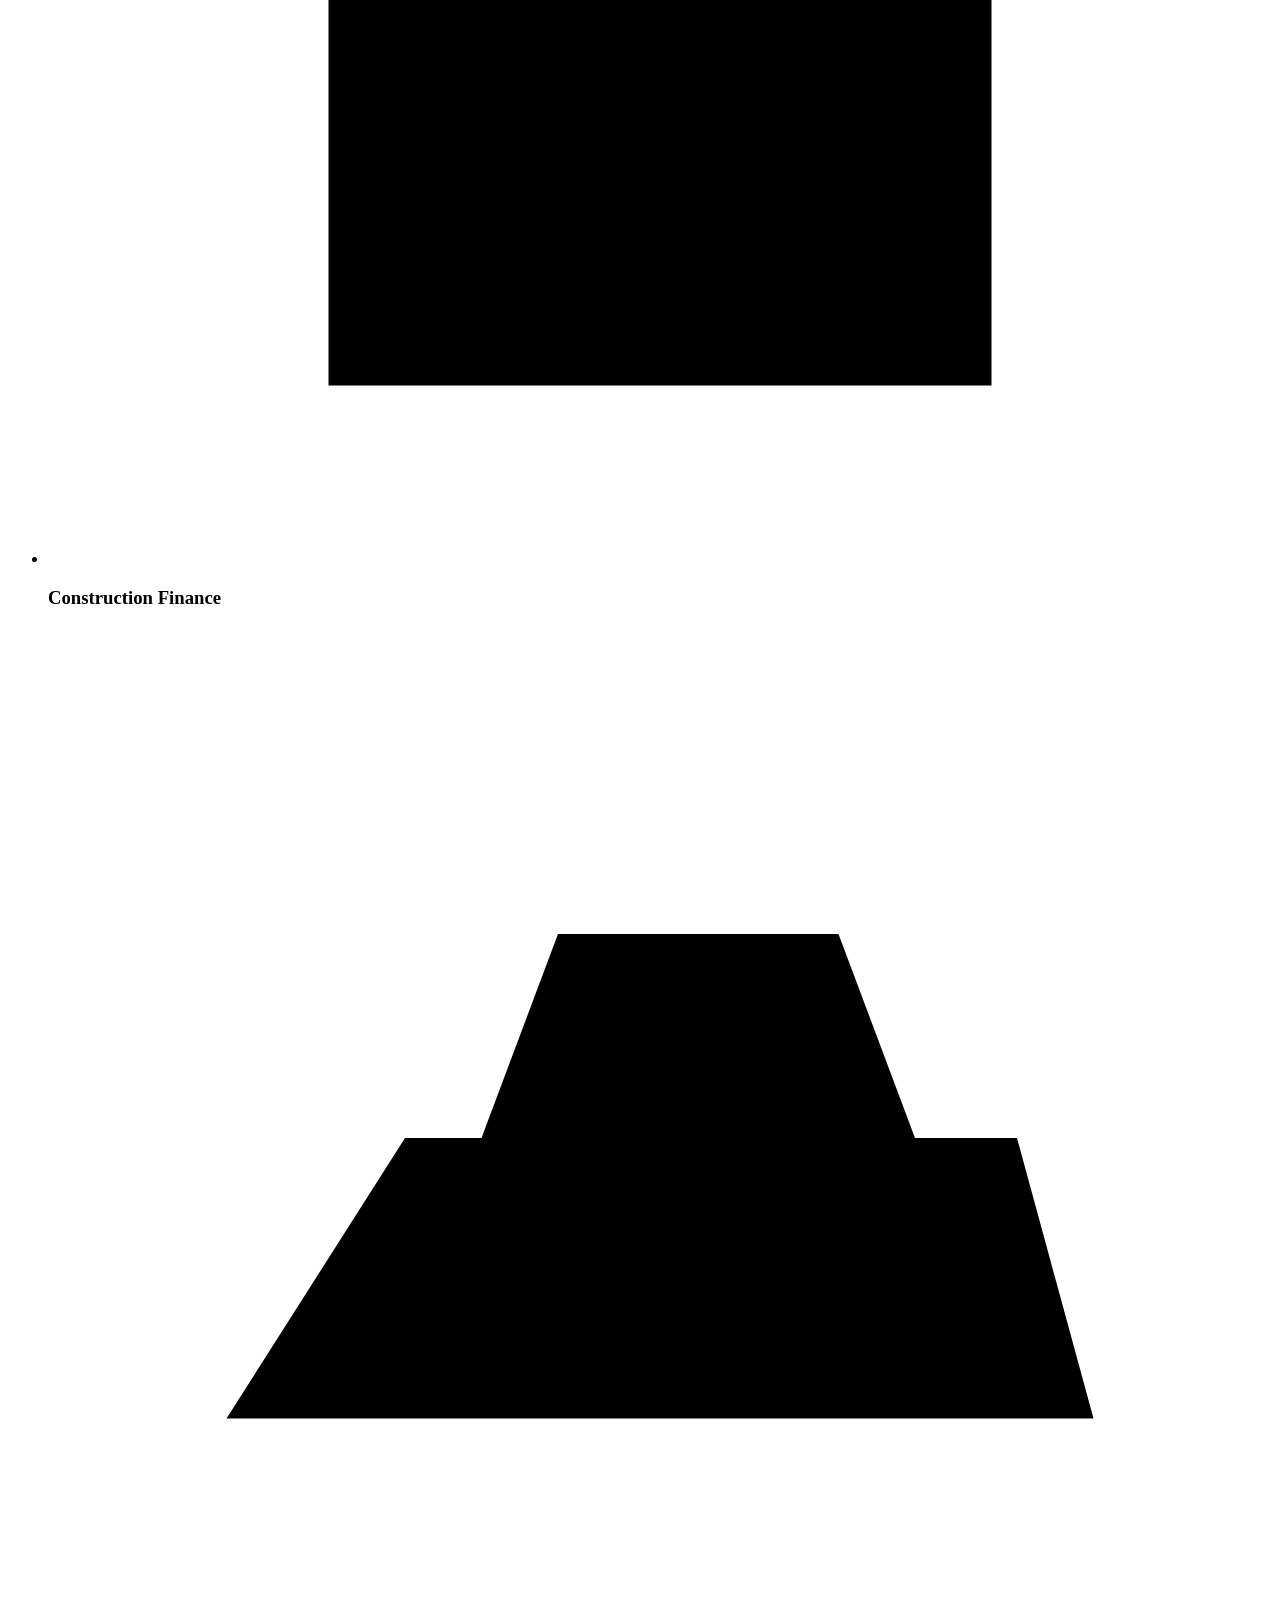
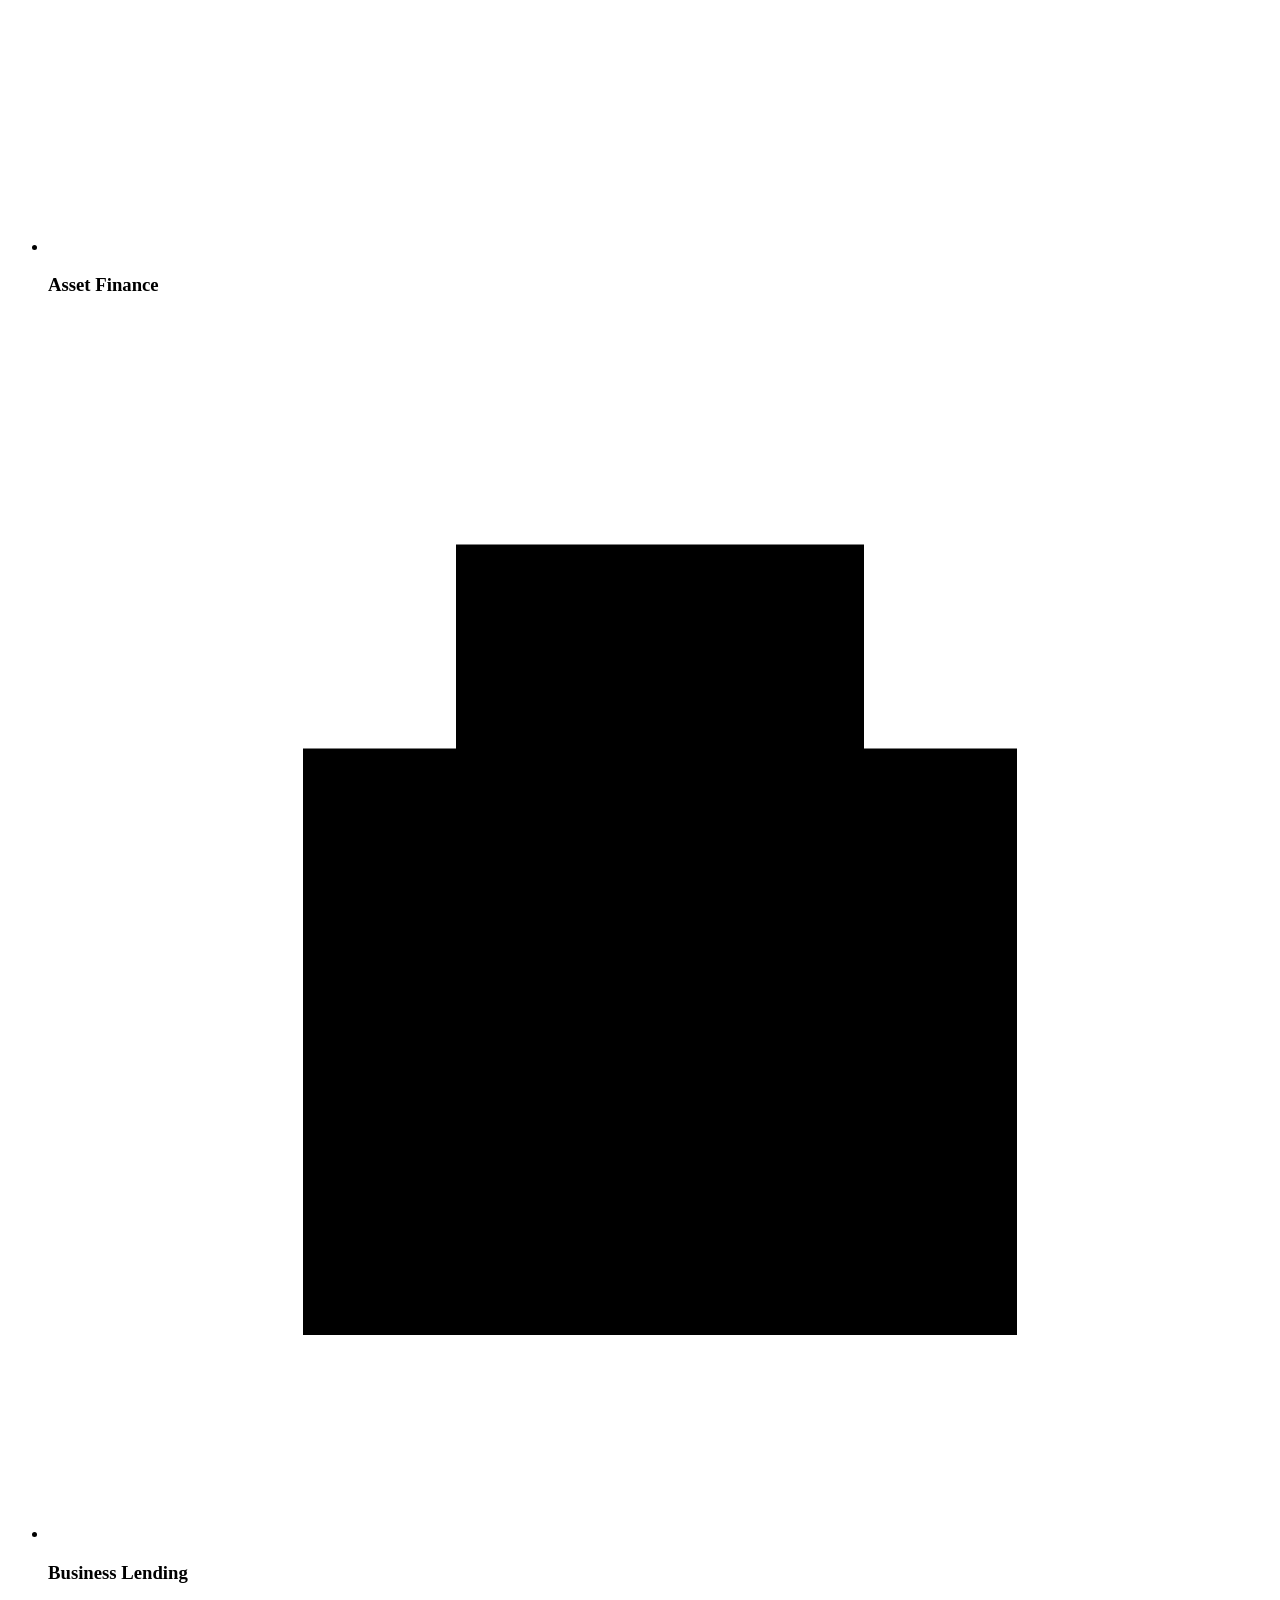
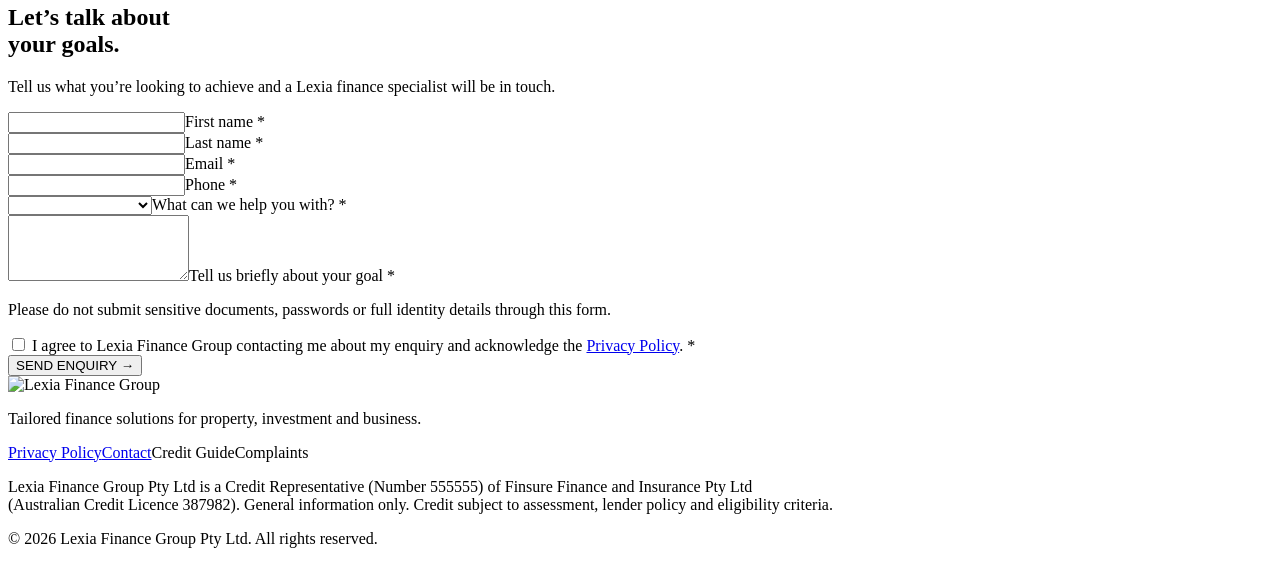
==== commit 218693ed: "Fix GitHub Pages deployment paths" ====
--- a/index.html
+++ b/index.html
@@ -5,34 +5,34 @@
     <meta name="viewport" content="width=device-width, initial-scale=1">
     <meta name="description" content="Mortgage and finance guidance for home buyers, investors and business owners from Lexia Finance Group.">
     <title>Lexia Finance Group | Mortgage and Finance Guidance</title>
-    <link rel="icon" type="image/svg+xml" href="/assets/favicon.svg">
-    <link rel="icon" type="image/png" sizes="96x96" href="/assets/favicon-96x96.png">
-    <link rel="shortcut icon" href="/assets/favicon.ico">
-    <link rel="apple-touch-icon" sizes="180x180" href="/assets/apple-touch-icon.png">
+    <link rel="icon" type="image/svg+xml" href="/lexia-landing-page/assets/favicon.svg">
+    <link rel="icon" type="image/png" sizes="96x96" href="/lexia-landing-page/assets/favicon-96x96.png">
+    <link rel="shortcut icon" href="/lexia-landing-page/assets/favicon.ico">
+    <link rel="apple-touch-icon" sizes="180x180" href="/lexia-landing-page/assets/apple-touch-icon.png">
     <link rel="preconnect" href="https://fonts.googleapis.com">
     <link rel="preconnect" href="https://fonts.gstatic.com" crossorigin>
     <link href="https://fonts.googleapis.com/css2?family=Inter:wght@400;500;600&amp;family=Playfair+Display:wght@500&amp;display=swap" rel="stylesheet">
-    <link rel="stylesheet" href="styles.css">
-    <script src="script.js" defer></script>
+    <link rel="stylesheet" href="/lexia-landing-page/styles.css">
+    <script src="/lexia-landing-page/script.js" defer></script>
   </head>
   <body>
     <a class="skip-link" href="#main-content">Skip to main content</a>
     <header class="site-header">
       <div class="header-inner page-width">
-        <a class="brand" href="/" aria-label="Lexia Finance Group home">
-          <img src="/assets/lexia-logo.svg" alt="Lexia Finance Group" width="214" height="60">
+        <a class="brand" href="/lexia-landing-page/" aria-label="Lexia Finance Group home">
+          <img src="/lexia-landing-page/assets/lexia-logo.svg" alt="Lexia Finance Group" width="214" height="60">
         </a>
         <nav class="desktop-nav" aria-label="Primary navigation">
-          <a href="/" aria-current="page">HOME</a><a href="/solutions">SOLUTIONS</a><a href="/our-approach">OUR APPROACH</a><a href="/who-we-help">WHO WE HELP</a>
-          <a class="nav-cta" href="/contact">ENQUIRE NOW</a>
+          <a href="/lexia-landing-page/" aria-current="page">HOME</a><a href="/lexia-landing-page/solutions/">SOLUTIONS</a><a href="/lexia-landing-page/our-approach/">OUR APPROACH</a><a href="/lexia-landing-page/who-we-help/">WHO WE HELP</a>
+          <a class="nav-cta" href="/lexia-landing-page/contact/">ENQUIRE NOW</a>
         </nav>
-        <a class="mobile-cta" href="/contact">ENQUIRE NOW</a>
+        <a class="mobile-cta" href="/lexia-landing-page/contact/">ENQUIRE NOW</a>
         <button class="menu-toggle" type="button" aria-expanded="false" aria-controls="mobile-menu" aria-label="Open navigation menu">
           <span></span><span></span><span></span>
         </button>
       </div>
       <nav class="mobile-nav" id="mobile-menu" aria-label="Mobile navigation" hidden>
-        <a href="/" aria-current="page">HOME</a><a href="/solutions">SOLUTIONS</a><a href="/our-approach">OUR APPROACH</a><a href="/who-we-help">WHO WE HELP</a><a class="mobile-nav-cta" href="/contact">ENQUIRE NOW</a>
+        <a href="/lexia-landing-page/" aria-current="page">HOME</a><a href="/lexia-landing-page/solutions/">SOLUTIONS</a><a href="/lexia-landing-page/our-approach/">OUR APPROACH</a><a href="/lexia-landing-page/who-we-help/">WHO WE HELP</a><a class="mobile-nav-cta" href="/lexia-landing-page/contact/">ENQUIRE NOW</a>
       </nav>
     </header>
 
@@ -43,11 +43,11 @@
             <h1 id="hero-title">Smart finance.<br><span>Clear direction.</span></h1>
             <span class="gold-rule" aria-hidden="true"></span>
             <p class="hero-intro">Expert mortgage and finance guidance for home buyers, investors and business owners.</p>
-            <a class="button button-on-navy" href="/contact">START AN ENQUIRY →</a>
+            <a class="button button-on-navy" href="/lexia-landing-page/contact/">START AN ENQUIRY →</a>
           </div>
         </div>
         <div class="hero-image">
-          <img src="/assets/lexia-house.png" alt="Contemporary Australian home" width="1600" height="1067" fetchpriority="high">
+          <img src="/lexia-landing-page/assets/lexia-house.png" alt="Contemporary Australian home" width="1600" height="1067" fetchpriority="high">
         </div>
       </section>
 
@@ -82,7 +82,7 @@
               <p class="form-note" id="goal-note">Please do not submit sensitive documents, passwords or full identity details through this form.</p>
               <div class="consent field">
                 <input id="privacy" name="privacy" type="checkbox" required>
-                <label for="privacy">I agree to Lexia Finance Group contacting me about my enquiry and acknowledge the <a href="/privacy-policy">Privacy Policy</a>. <span aria-hidden="true">*</span></label>
+                <label for="privacy">I agree to Lexia Finance Group contacting me about my enquiry and acknowledge the <a href="/lexia-landing-page/privacy-policy/">Privacy Policy</a>. <span aria-hidden="true">*</span></label>
                 <span class="error" id="privacy-error"></span>
               </div>
               <button class="button button-on-light submit-button" type="submit">SEND ENQUIRY →</button>
@@ -98,8 +98,8 @@
 
     <footer class="site-footer">
       <div class="footer-inner page-width">
-        <div class="footer-brand"><img src="/assets/lexia-logo.svg" alt="Lexia Finance Group" width="180" height="51"><p>Tailored finance solutions for property, investment and business.</p></div>
-        <nav class="footer-links" aria-label="Footer navigation"><a href="/privacy-policy">Privacy Policy</a><a href="/contact">Contact</a><span aria-disabled="true">Credit Guide</span><span aria-disabled="true">Complaints</span></nav>
+        <div class="footer-brand"><img src="/lexia-landing-page/assets/lexia-logo.svg" alt="Lexia Finance Group" width="180" height="51"><p>Tailored finance solutions for property, investment and business.</p></div>
+        <nav class="footer-links" aria-label="Footer navigation"><a href="/lexia-landing-page/privacy-policy/">Privacy Policy</a><a href="/lexia-landing-page/contact/">Contact</a><span aria-disabled="true">Credit Guide</span><span aria-disabled="true">Complaints</span></nav>
         <div class="footer-divider" aria-hidden="true"></div>
         <div class="footer-lower"><p class="footer-legal">Lexia Finance Group Pty Ltd is a Credit Representative (Number 555555) of Finsure Finance and Insurance Pty Ltd<br>(Australian Credit Licence 387982). General information only. Credit subject to assessment, lender policy and eligibility criteria.</p><p class="footer-copyright">© <span data-current-year>2026</span> Lexia Finance Group Pty Ltd. All rights reserved.</p></div>
       </div>
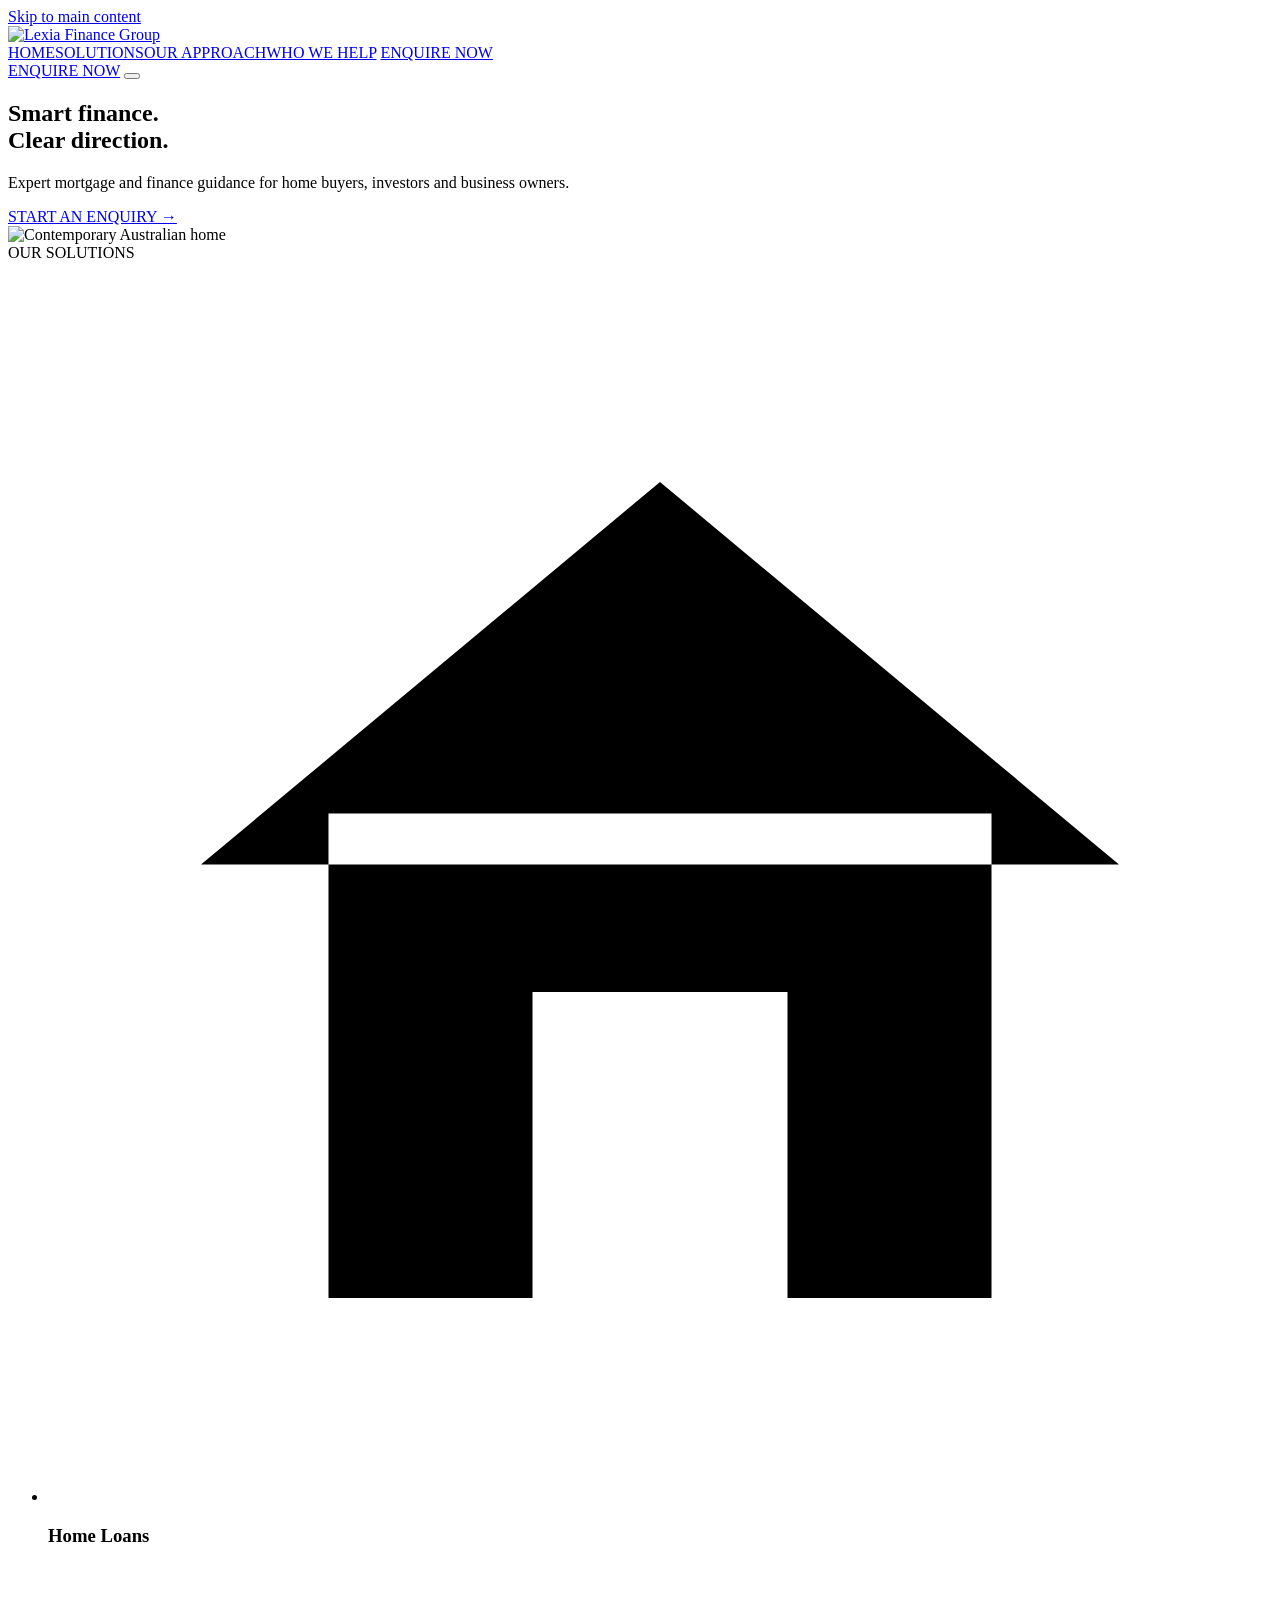
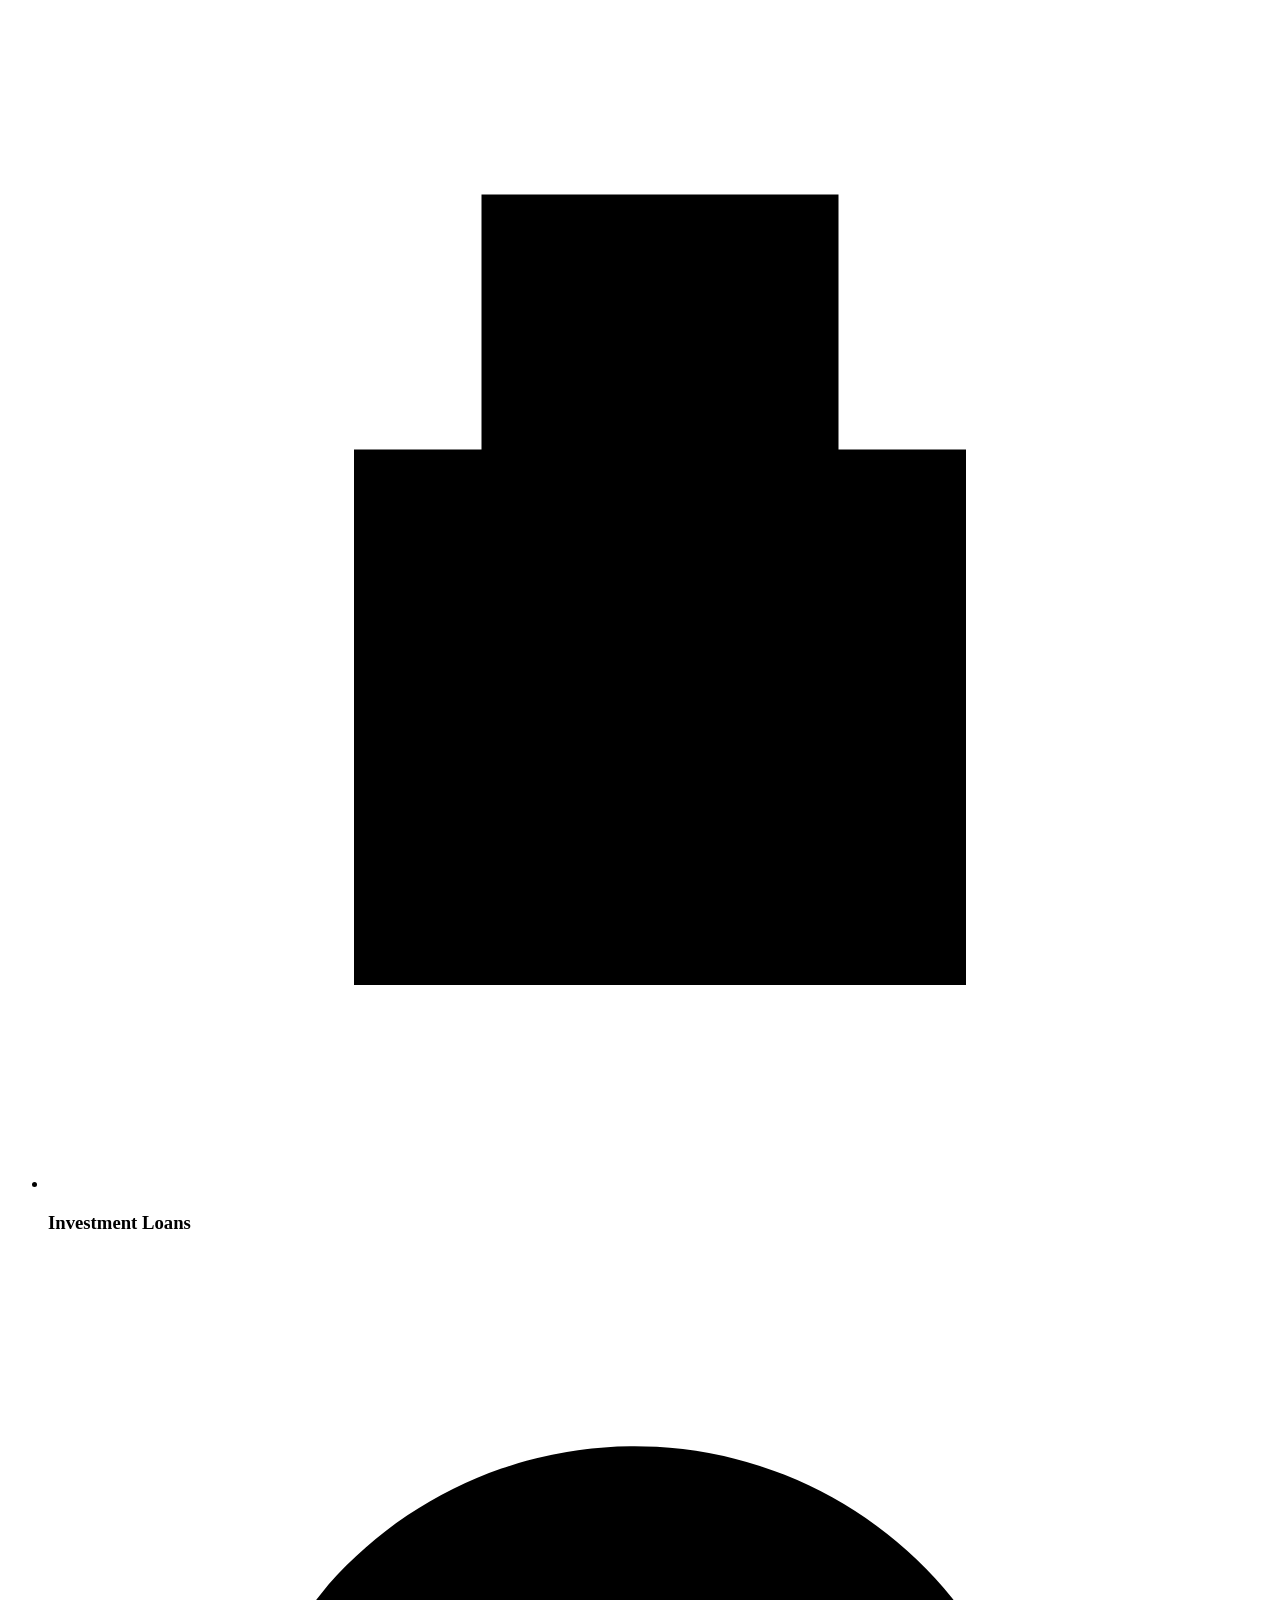
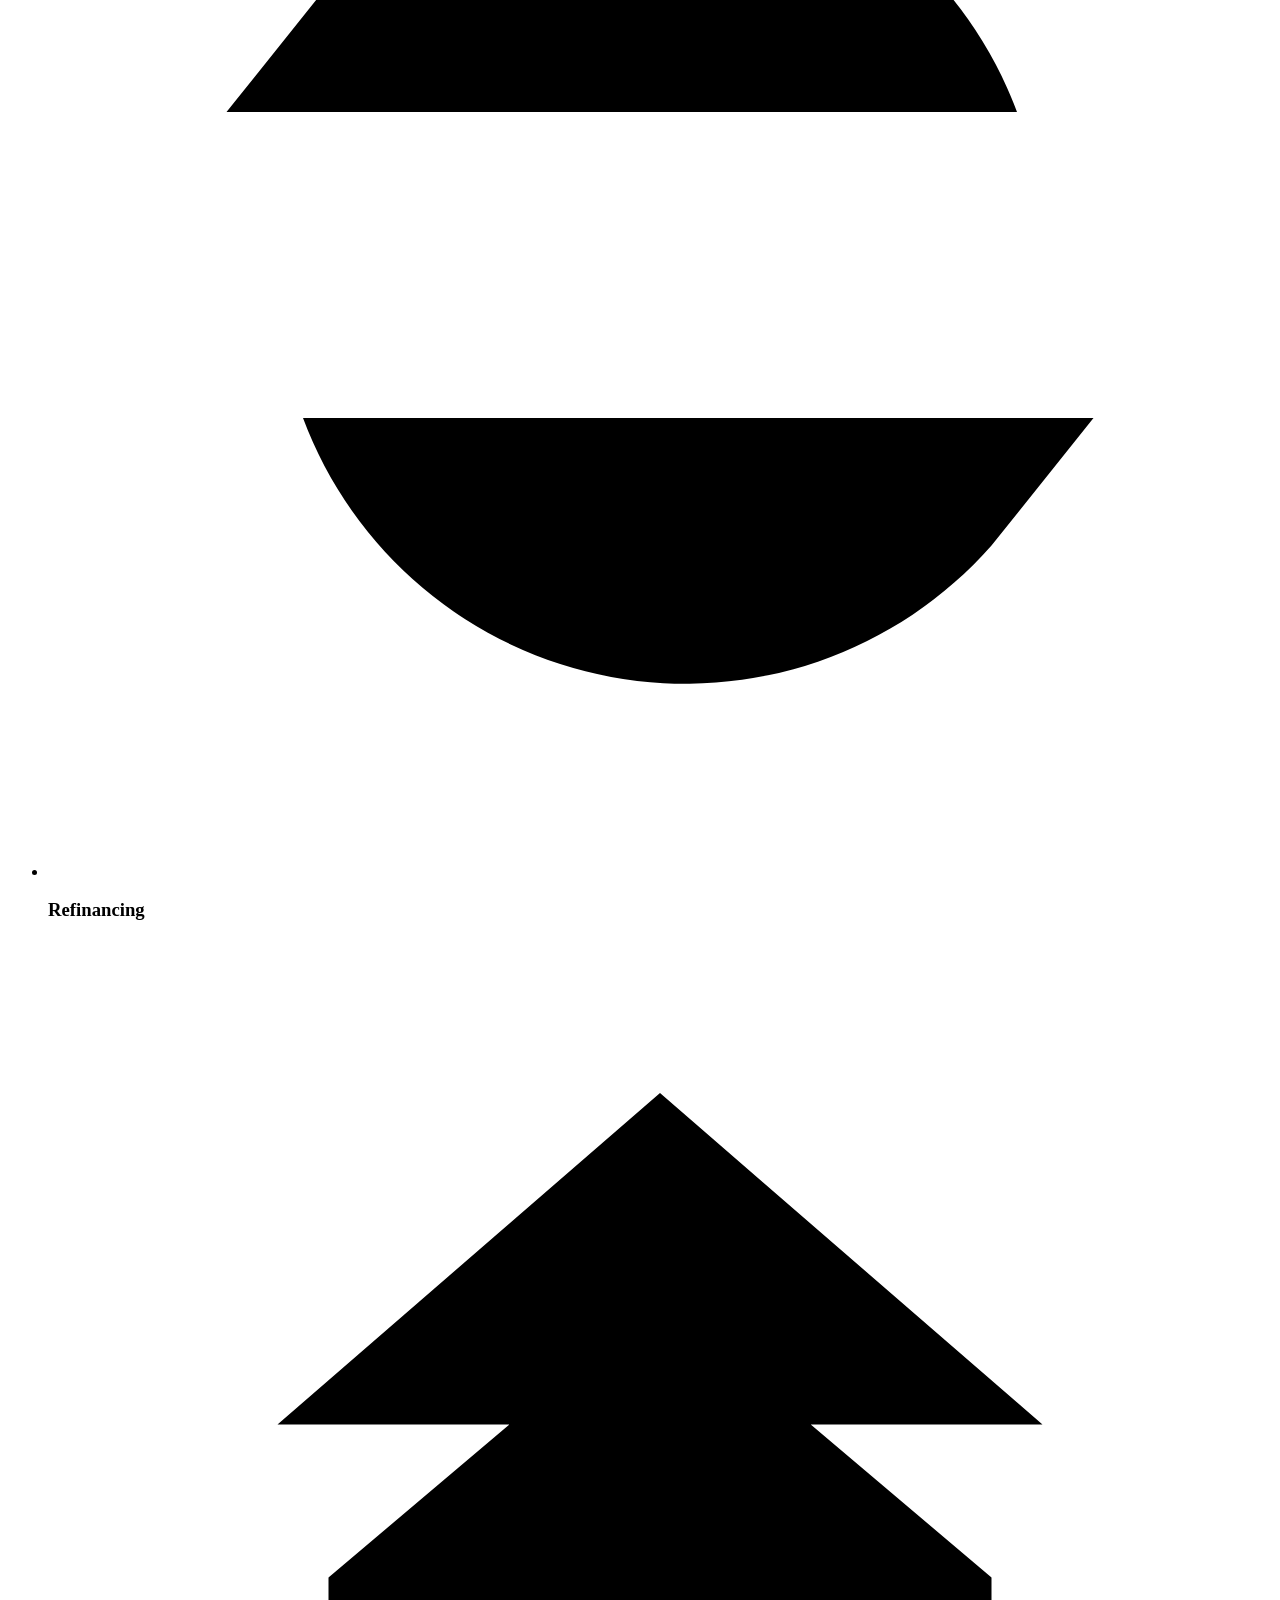
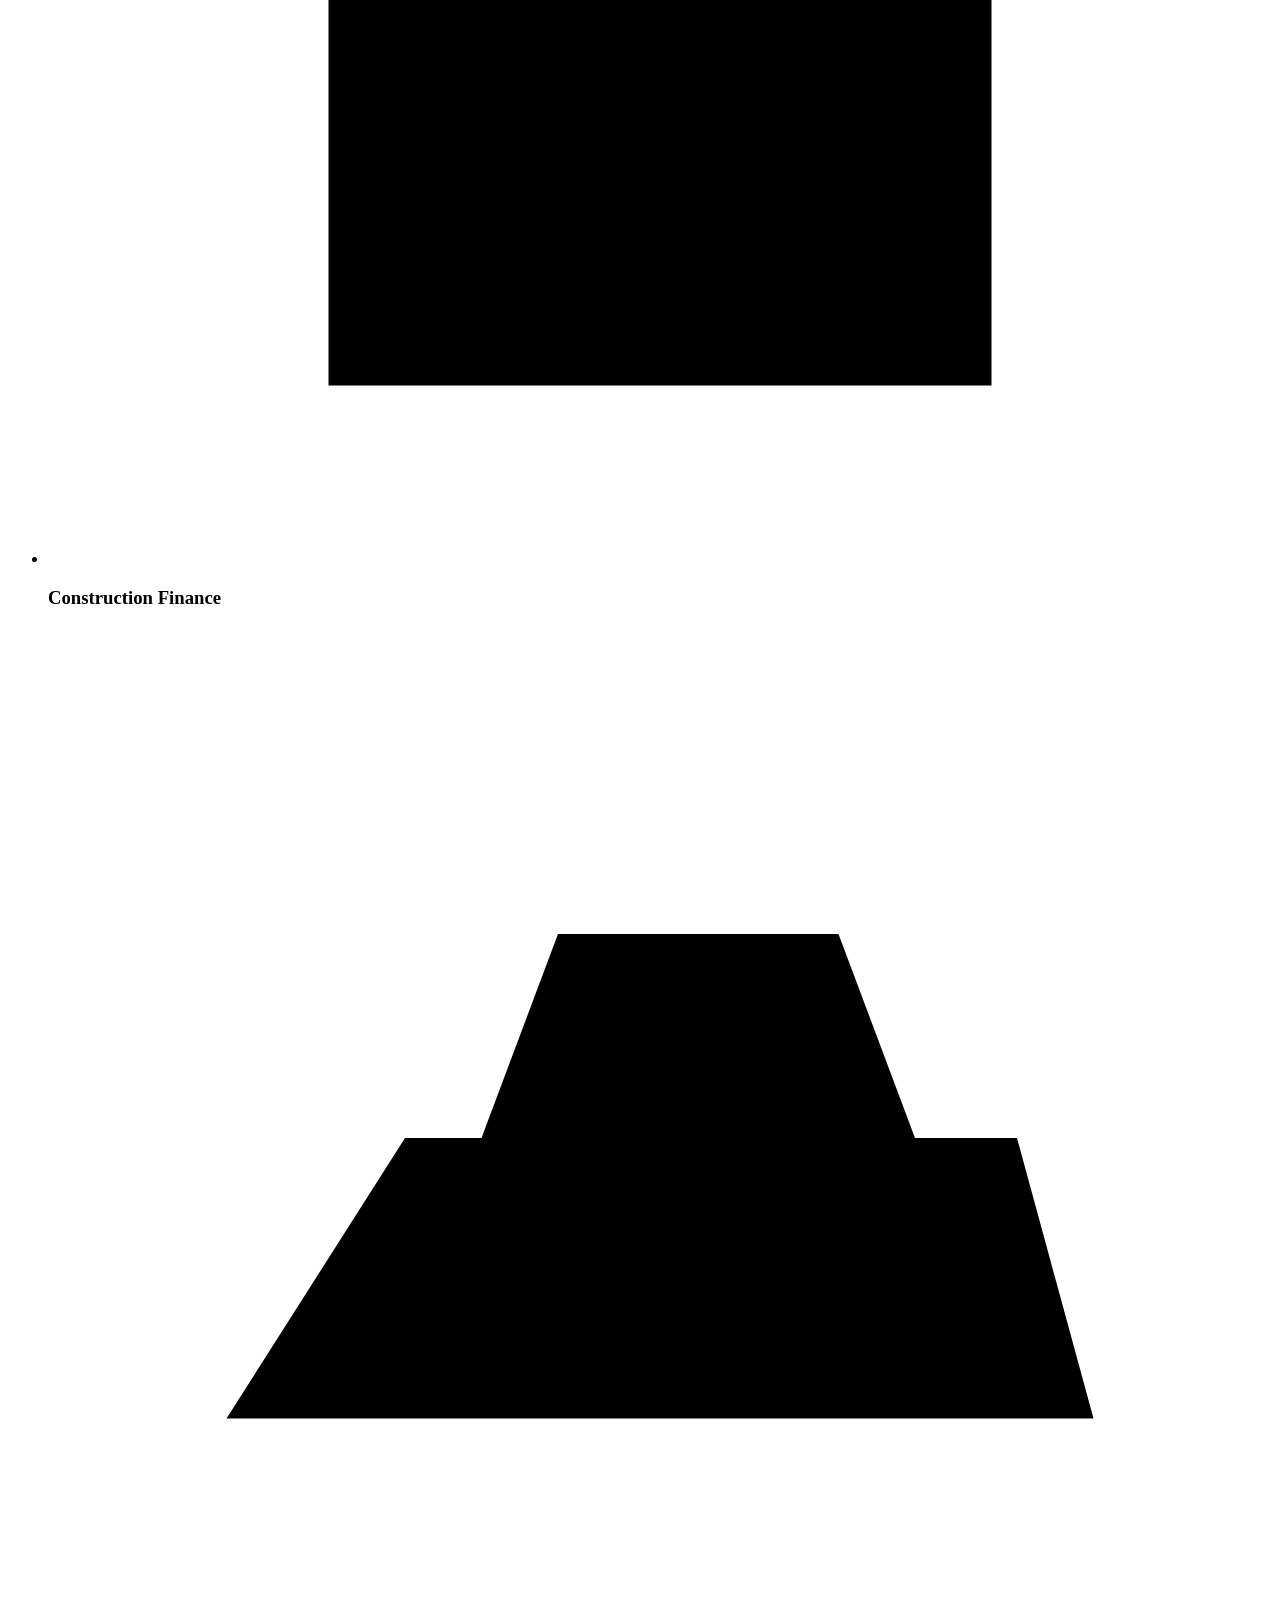
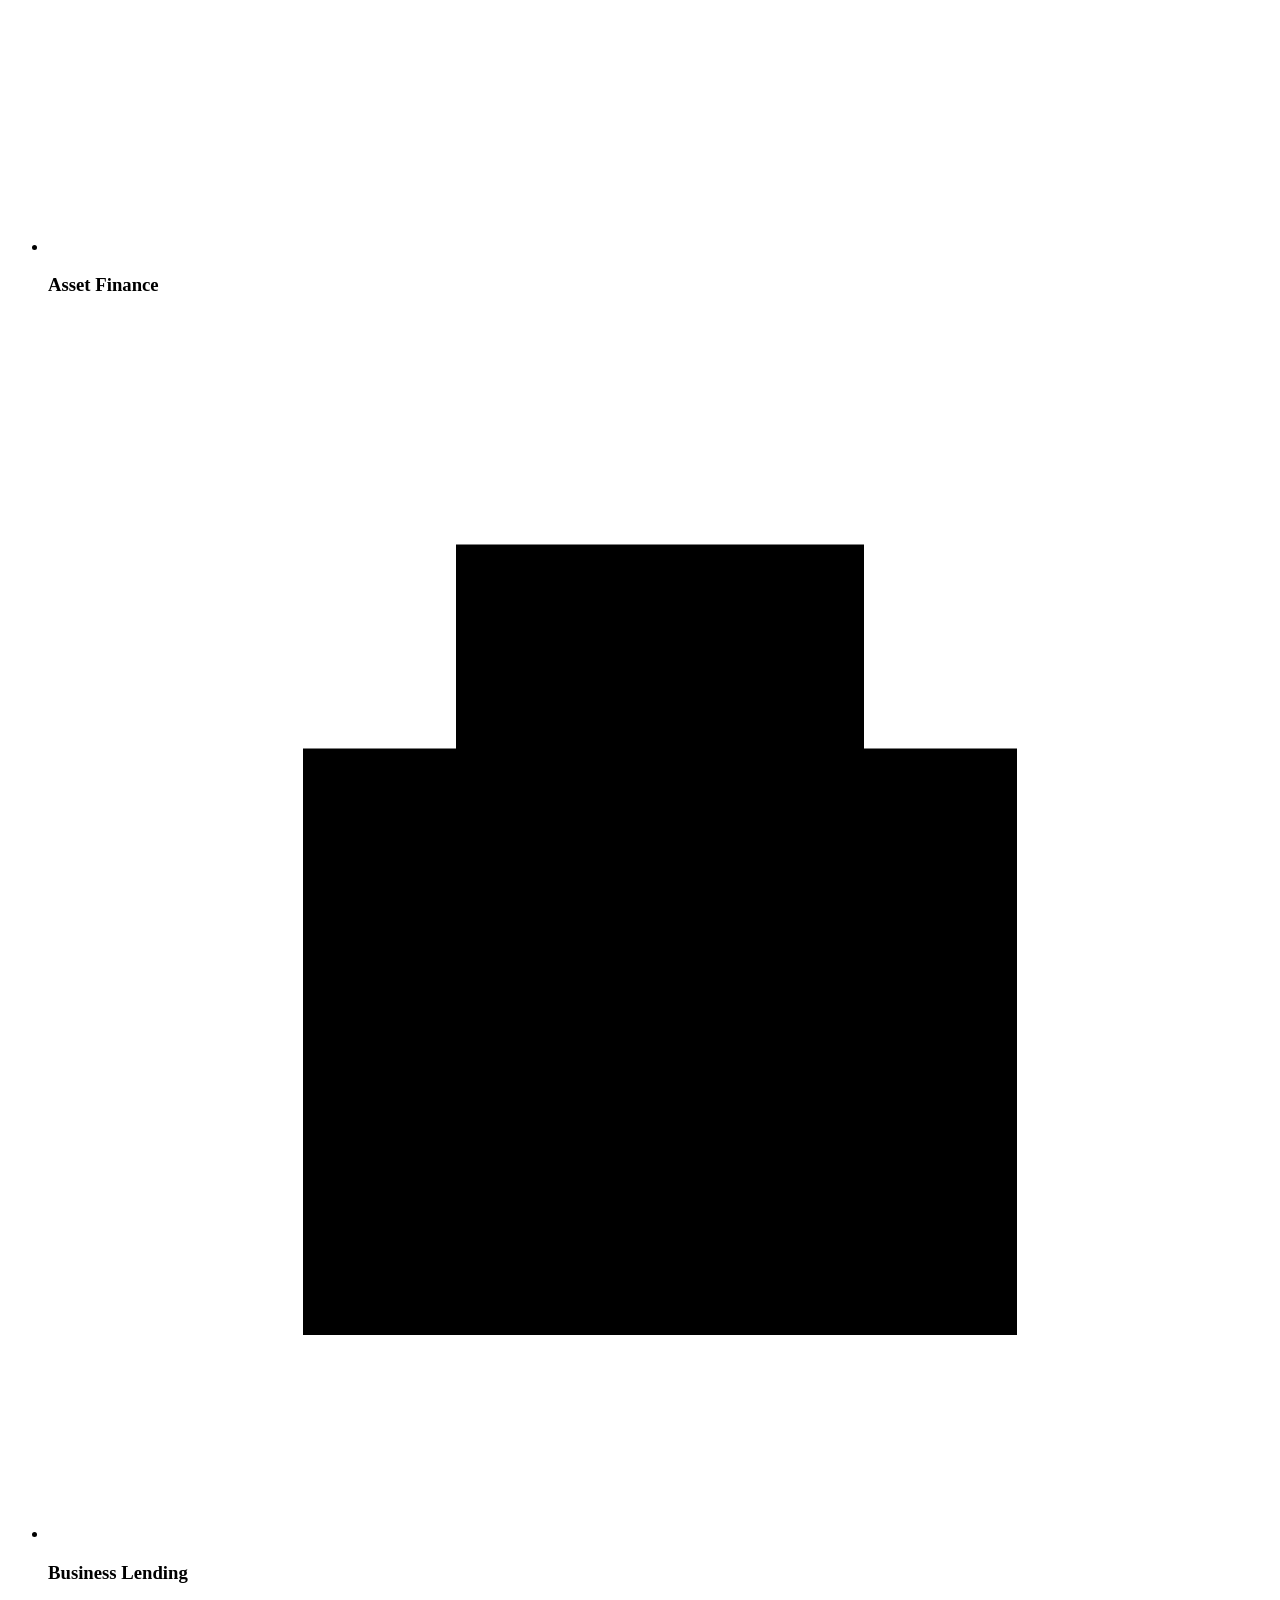
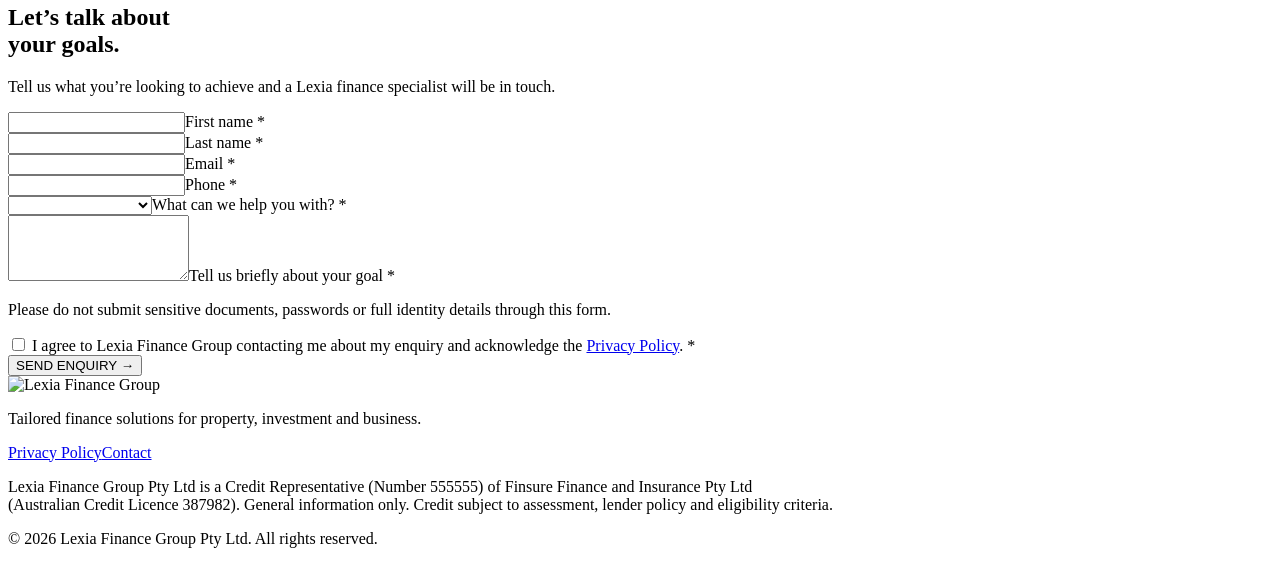
==== commit f6c62b06: "Update footer links" ====
--- a/index.html
+++ b/index.html
@@ -99,7 +99,7 @@
     <footer class="site-footer">
       <div class="footer-inner page-width">
         <div class="footer-brand"><img src="/lexia-landing-page/assets/lexia-logo.svg" alt="Lexia Finance Group" width="180" height="51"><p>Tailored finance solutions for property, investment and business.</p></div>
-        <nav class="footer-links" aria-label="Footer navigation"><a href="/lexia-landing-page/privacy-policy/">Privacy Policy</a><a href="/lexia-landing-page/contact/">Contact</a><span aria-disabled="true">Credit Guide</span><span aria-disabled="true">Complaints</span></nav>
+        <nav class="footer-links" aria-label="Footer navigation"><a href="/lexia-landing-page/privacy-policy/">Privacy Policy</a><a href="/lexia-landing-page/contact/">Contact</a></nav>
         <div class="footer-divider" aria-hidden="true"></div>
         <div class="footer-lower"><p class="footer-legal">Lexia Finance Group Pty Ltd is a Credit Representative (Number 555555) of Finsure Finance and Insurance Pty Ltd<br>(Australian Credit Licence 387982). General information only. Credit subject to assessment, lender policy and eligibility criteria.</p><p class="footer-copyright">© <span data-current-year>2026</span> Lexia Finance Group Pty Ltd. All rights reserved.</p></div>
       </div>
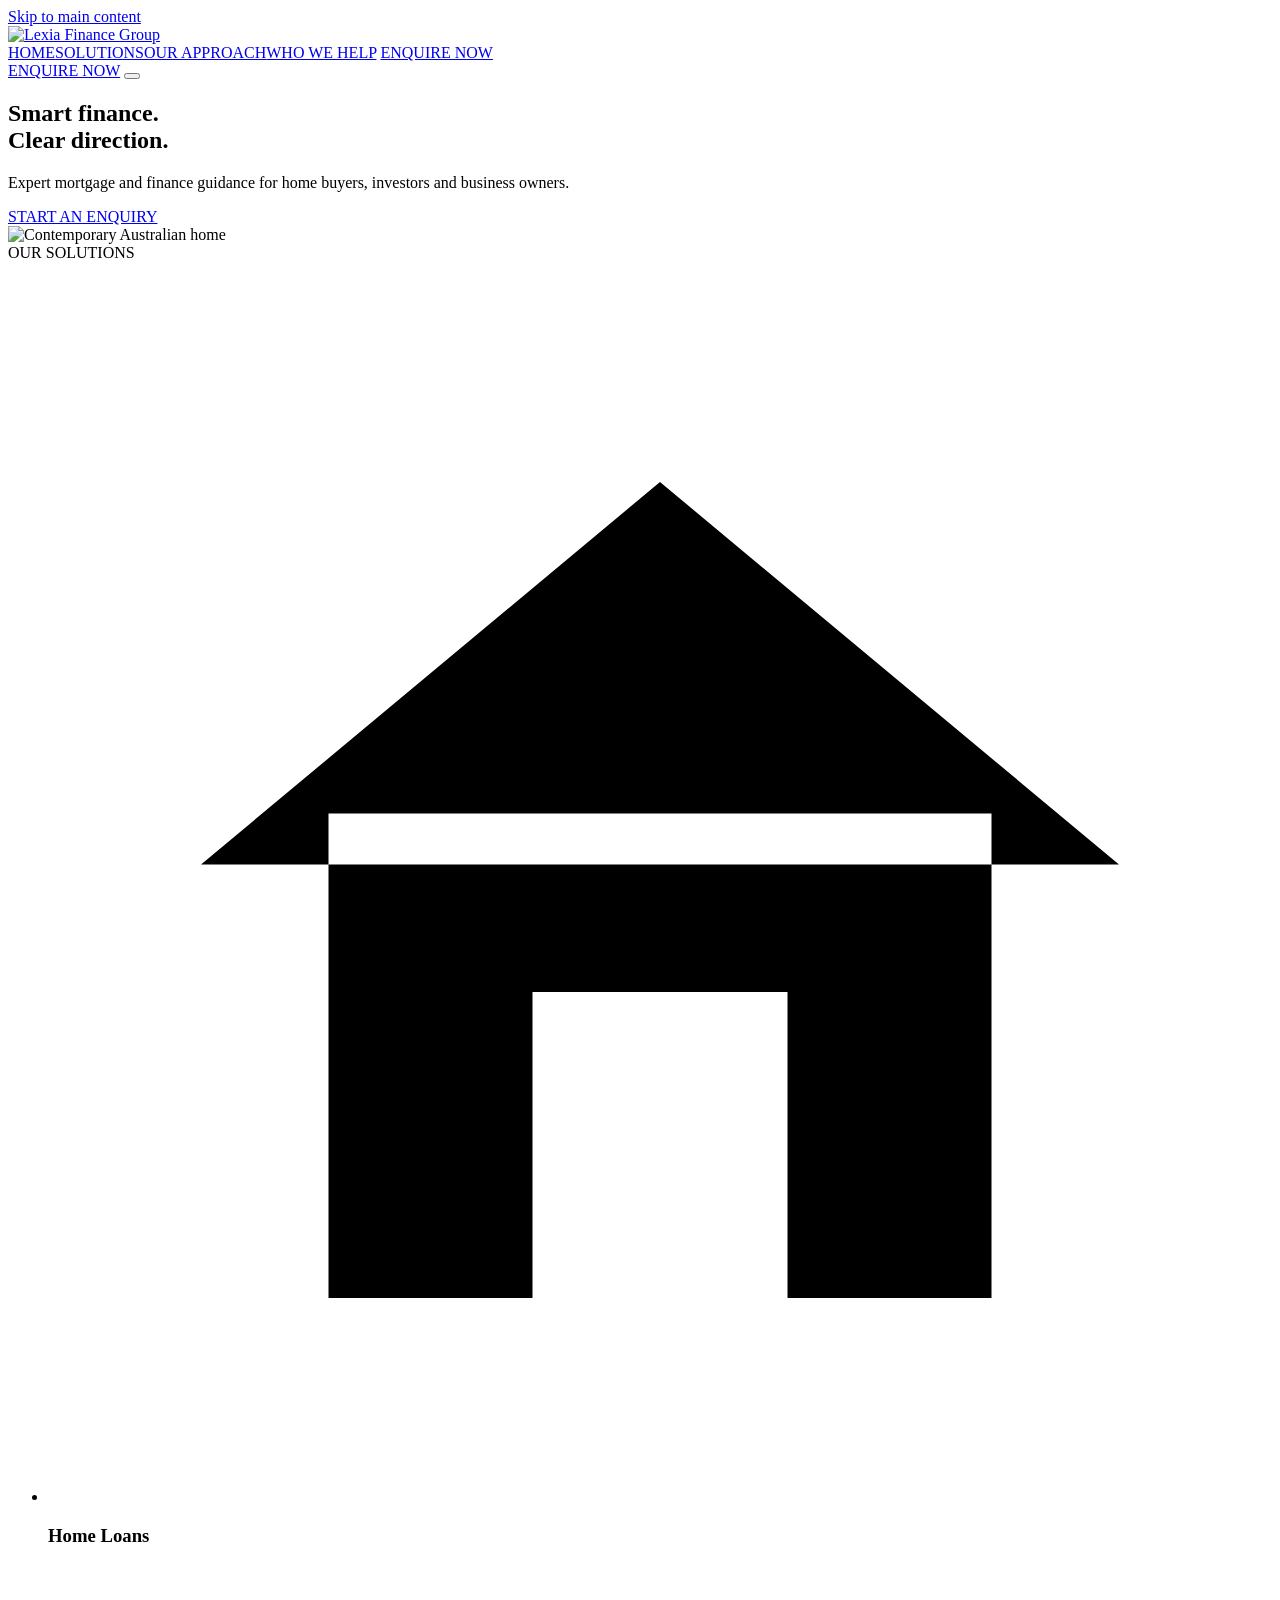
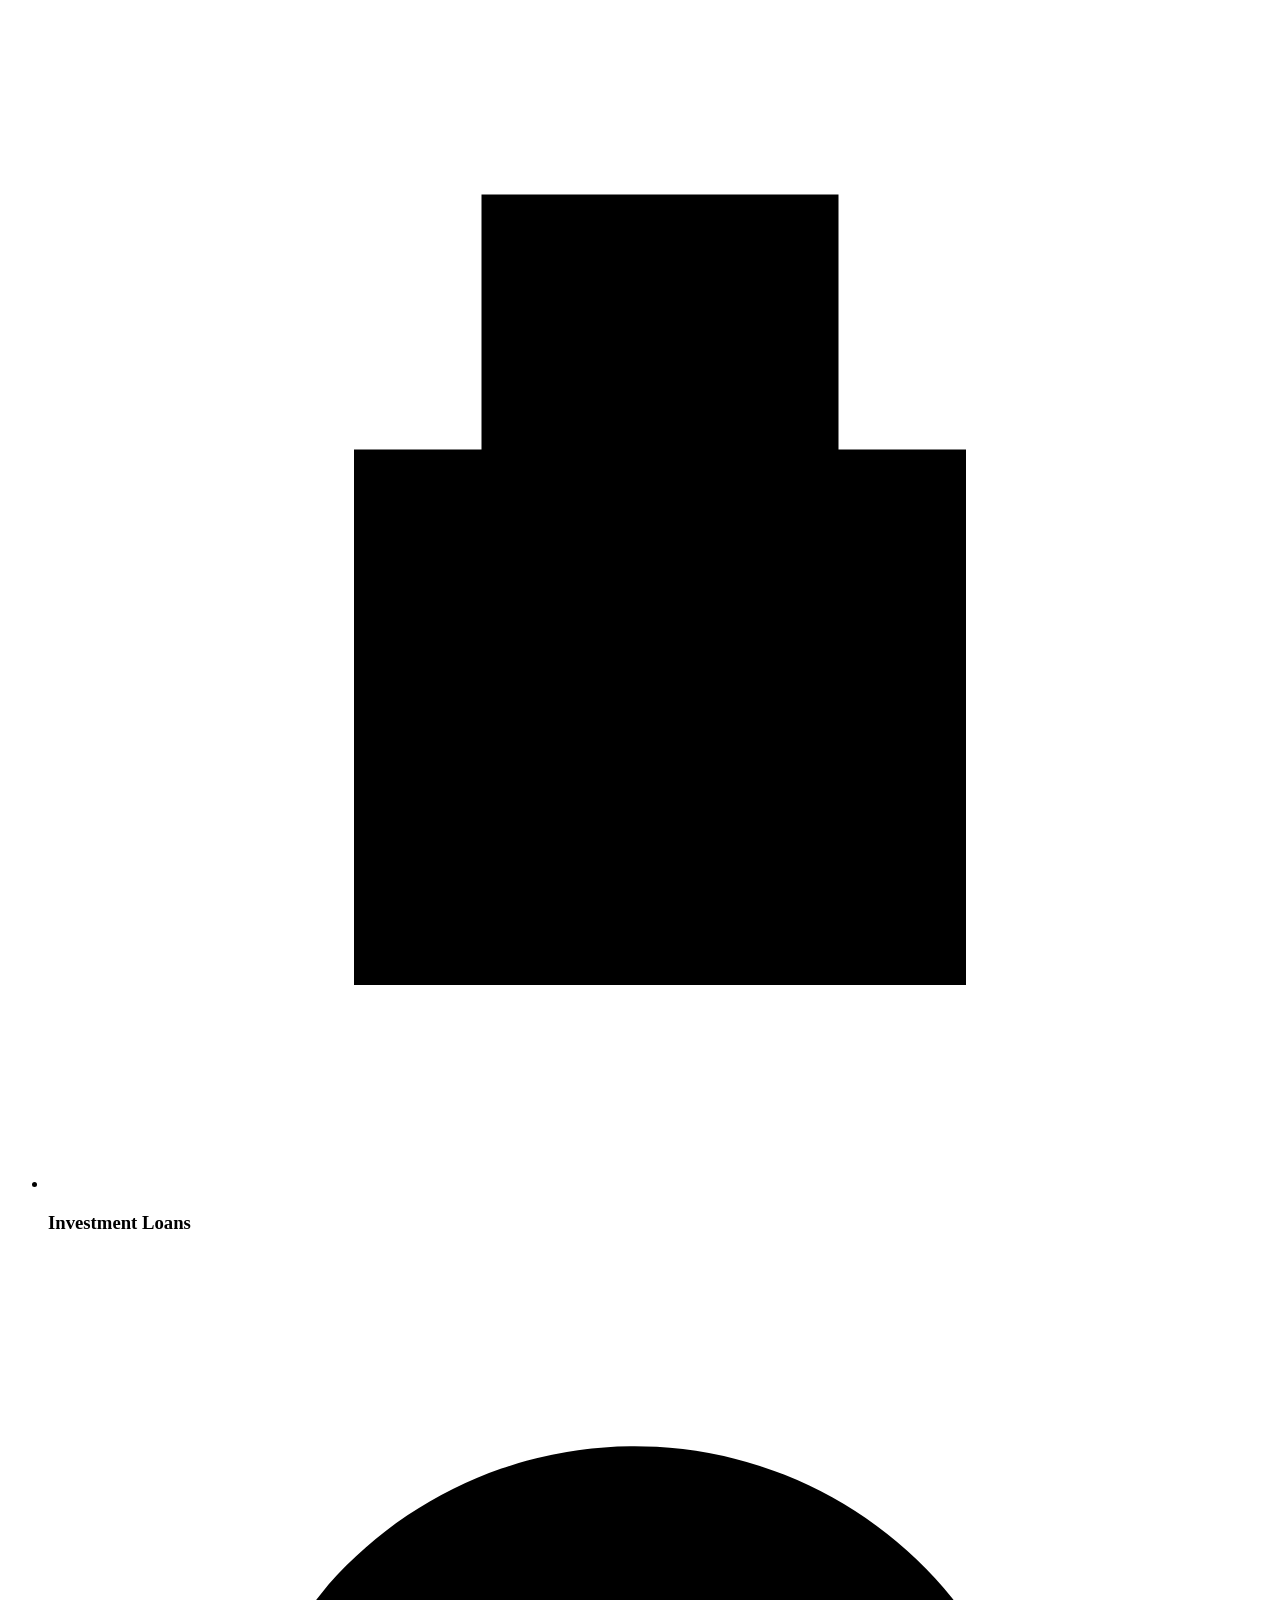
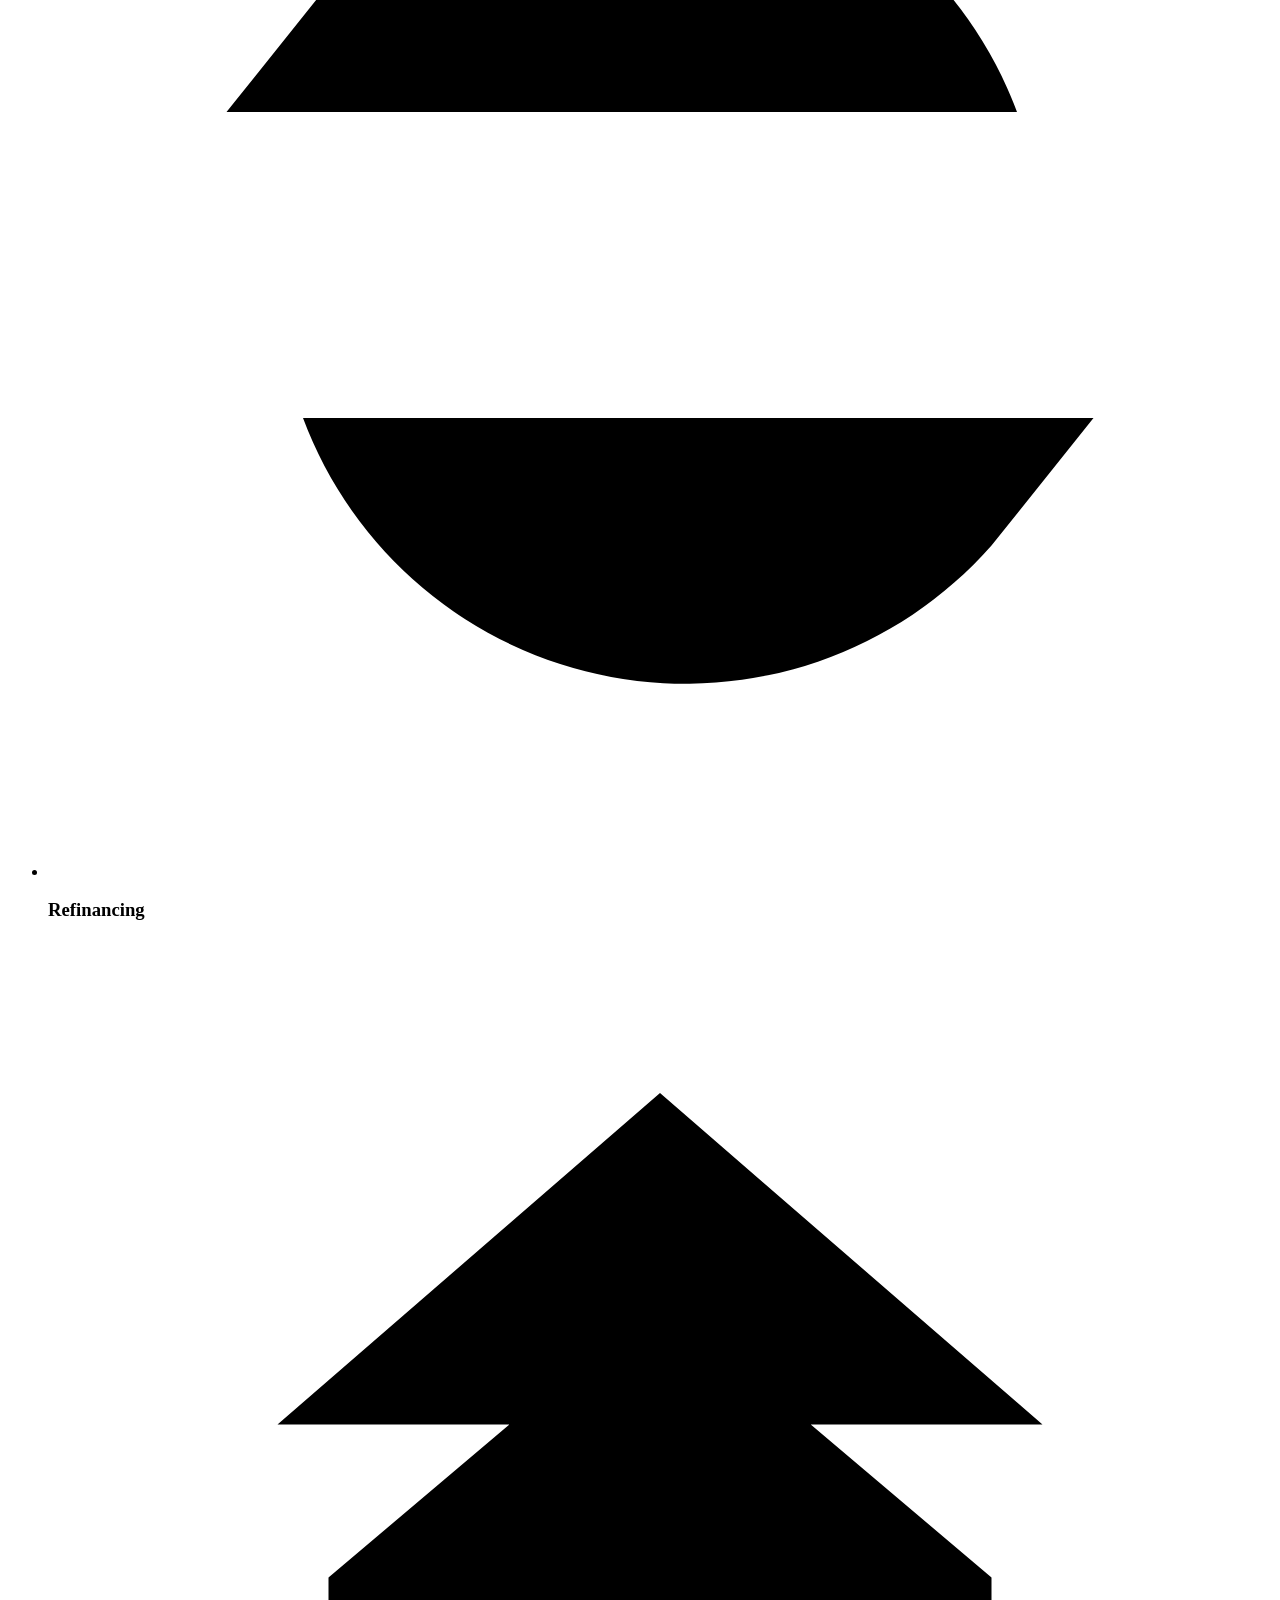
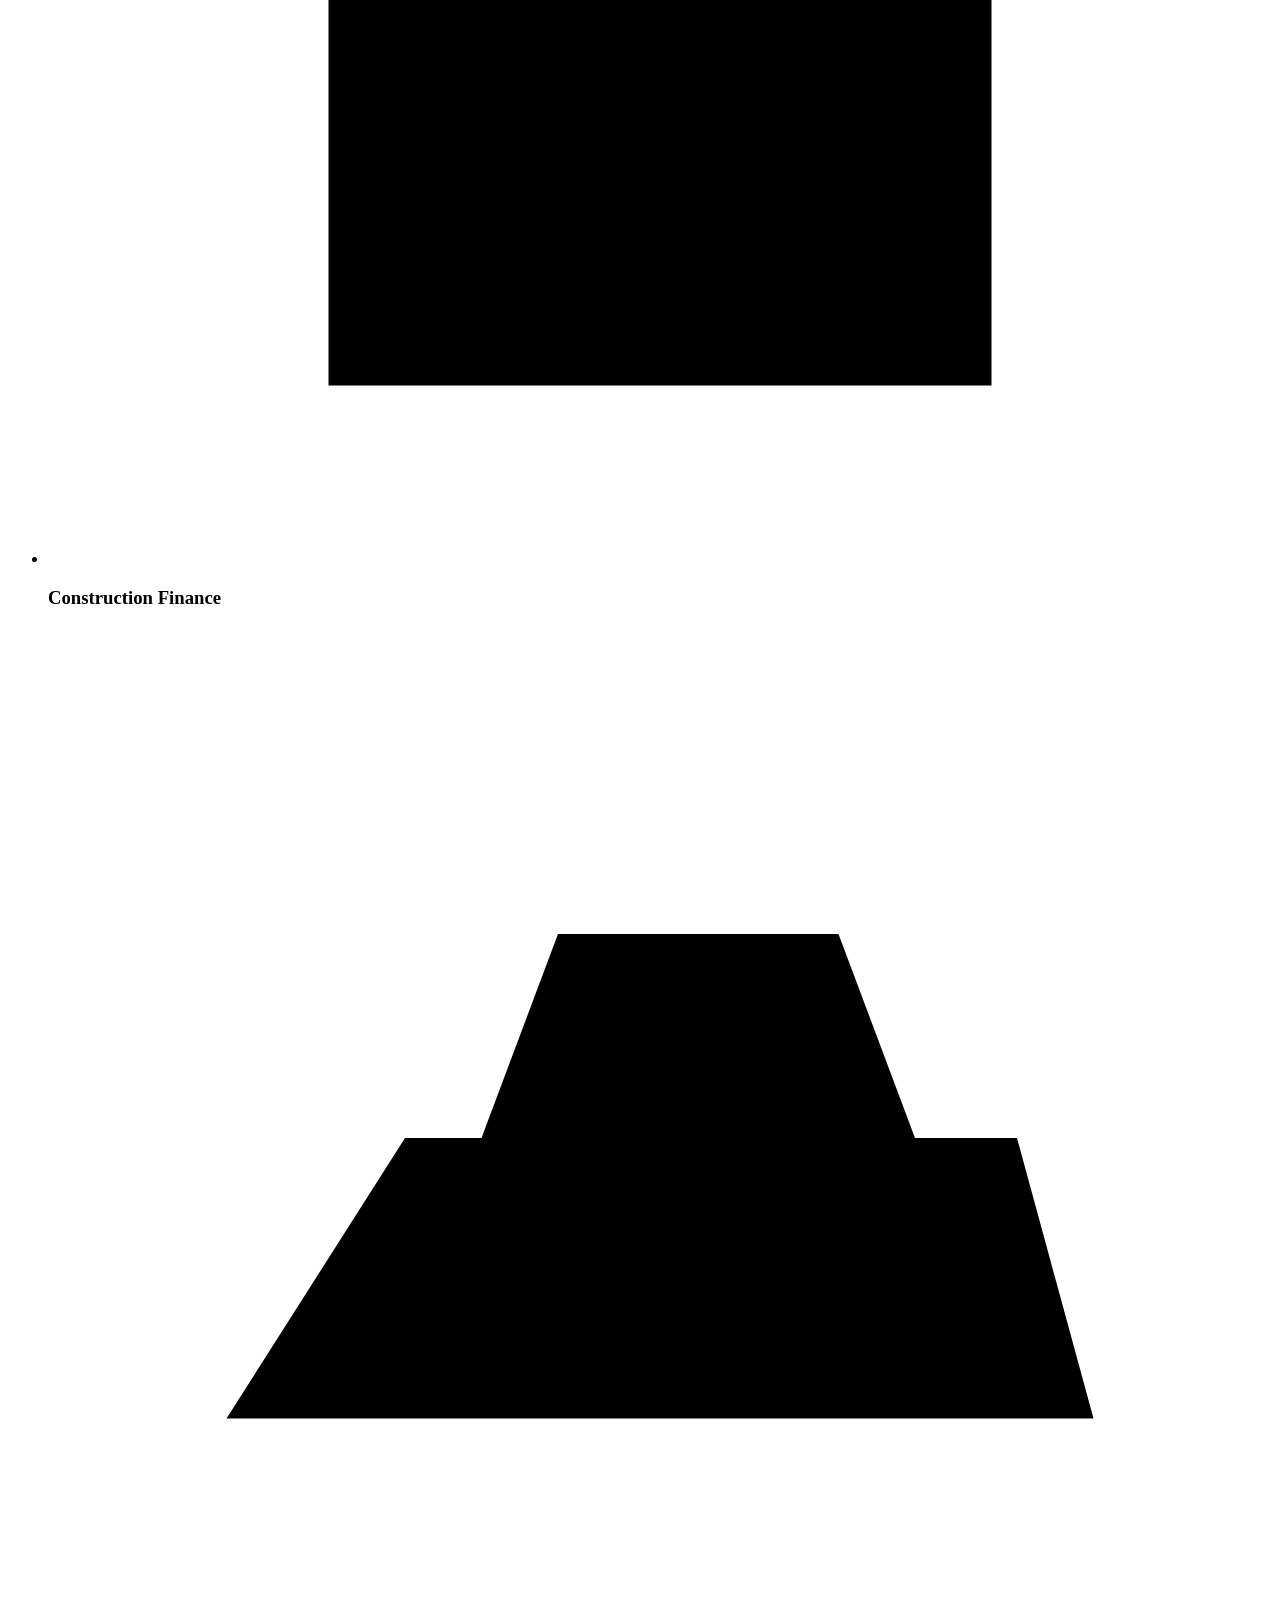
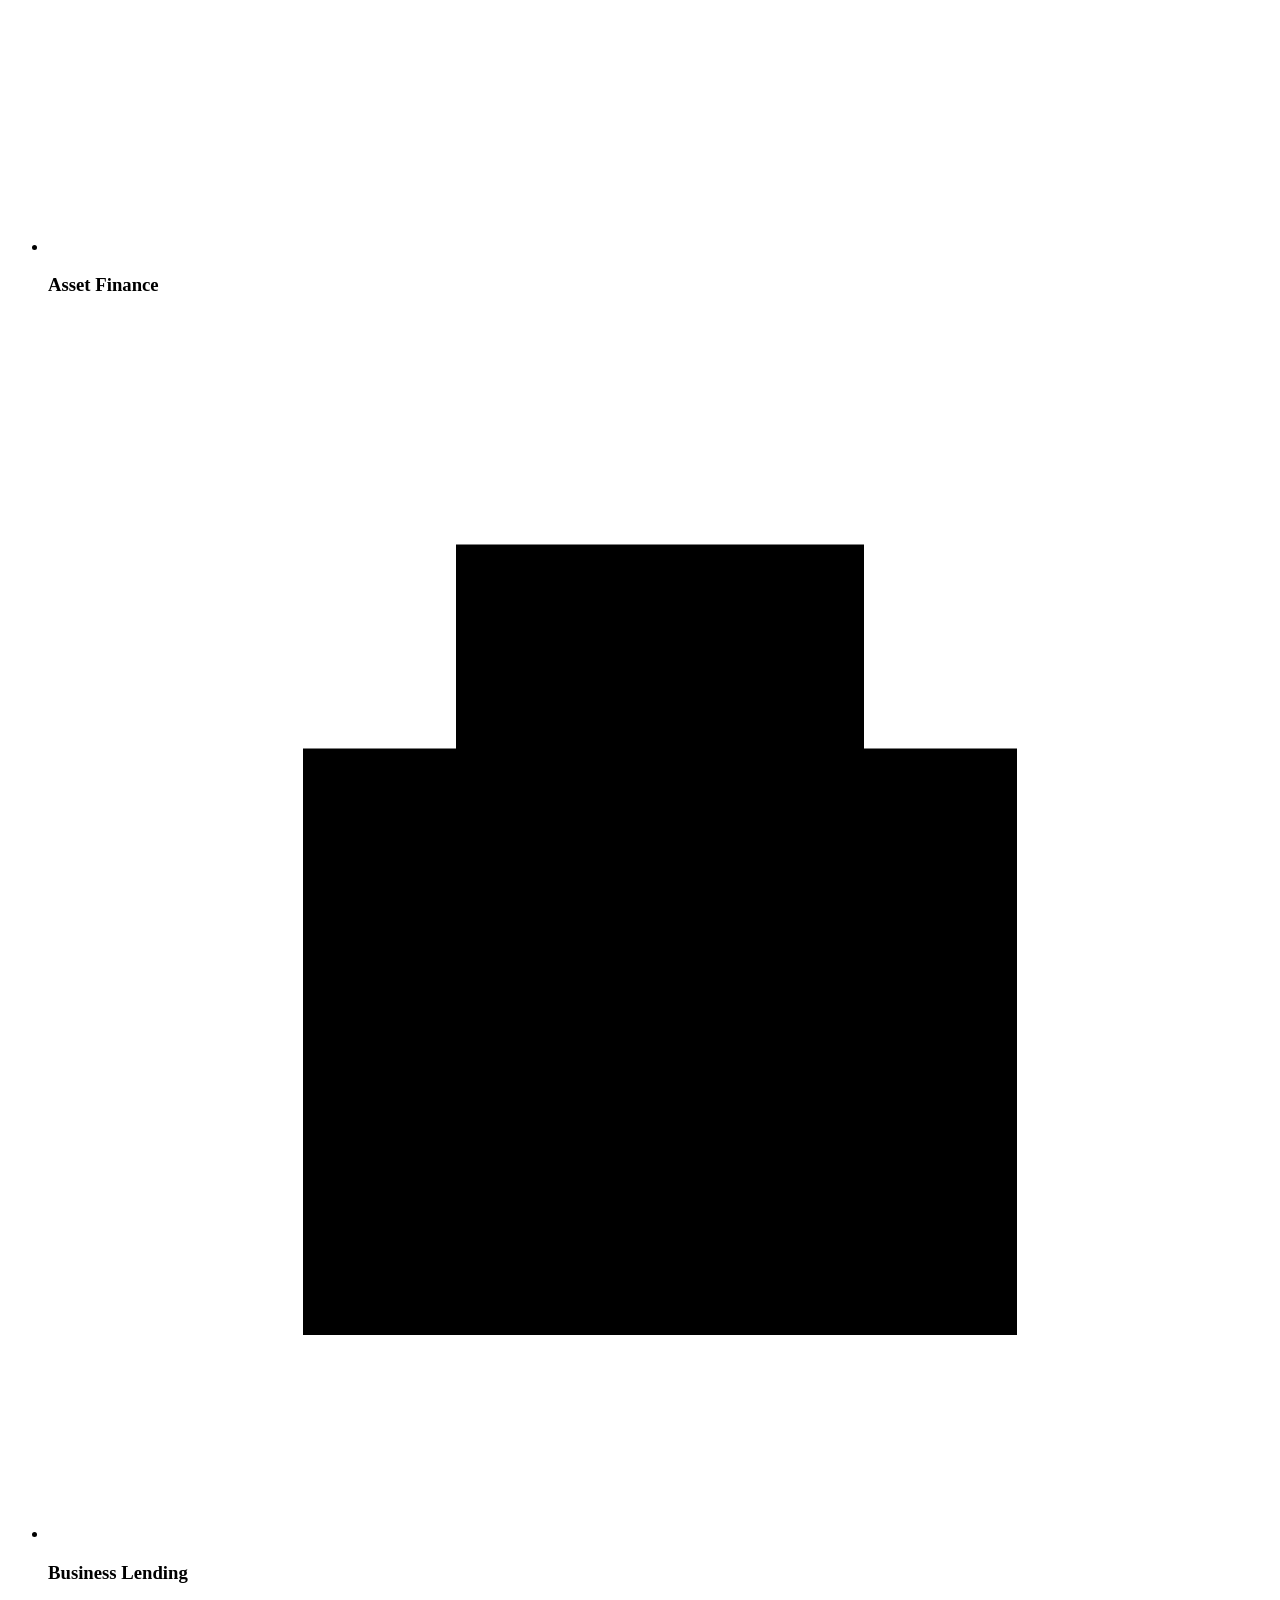
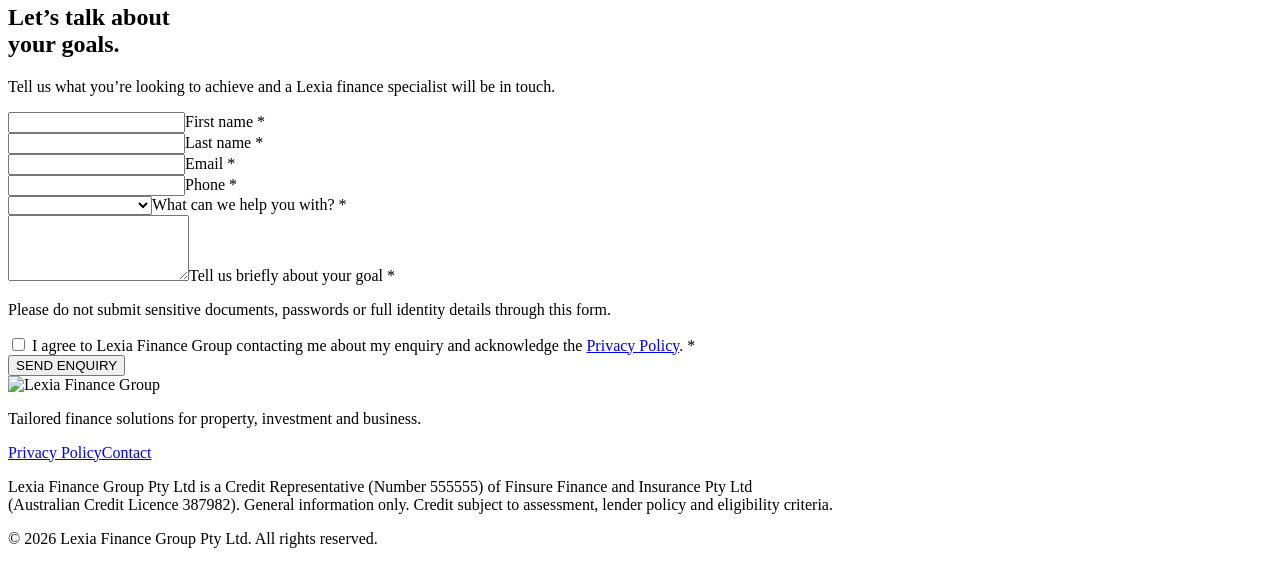
==== commit c37ab0d0: "Remove arrows from website CTAs" ====
--- a/index.html
+++ b/index.html
@@ -43,7 +43,7 @@
             <h1 id="hero-title">Smart finance.<br><span>Clear direction.</span></h1>
             <span class="gold-rule" aria-hidden="true"></span>
             <p class="hero-intro">Expert mortgage and finance guidance for home buyers, investors and business owners.</p>
-            <a class="button button-on-navy" href="/lexia-landing-page/contact/">START AN ENQUIRY →</a>
+            <a class="button button-on-navy" href="/lexia-landing-page/contact/">START AN ENQUIRY</a>
           </div>
         </div>
         <div class="hero-image">
@@ -85,7 +85,7 @@
                 <label for="privacy">I agree to Lexia Finance Group contacting me about my enquiry and acknowledge the <a href="/lexia-landing-page/privacy-policy/">Privacy Policy</a>. <span aria-hidden="true">*</span></label>
                 <span class="error" id="privacy-error"></span>
               </div>
-              <button class="button button-on-light submit-button" type="submit">SEND ENQUIRY →</button>
+              <button class="button button-on-light submit-button" type="submit">SEND ENQUIRY</button>
               <div class="form-status" id="form-status" role="status" aria-live="polite" tabindex="-1"></div>
               <!-- TODO: Configure the approved CRM or secure form endpoint before launch. No submission endpoint or recipient is embedded in this public preview. -->
             </form>
